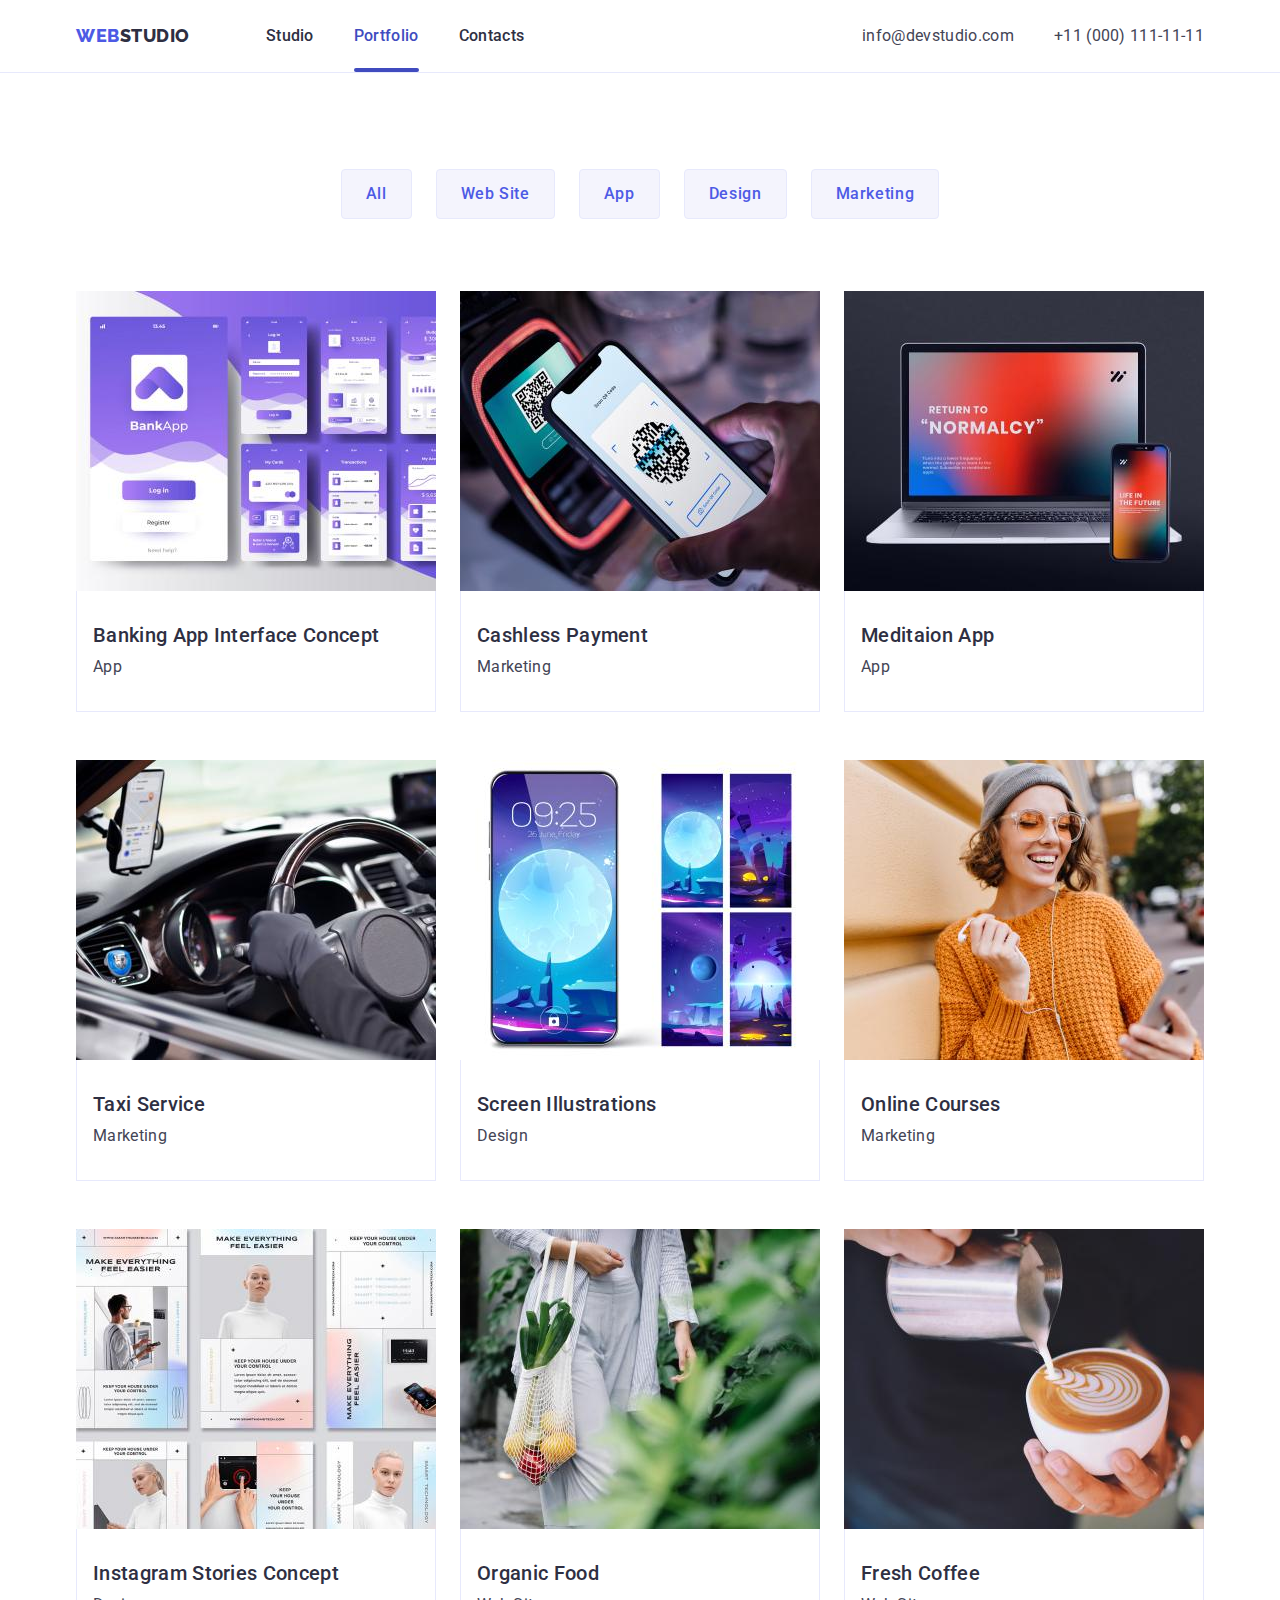
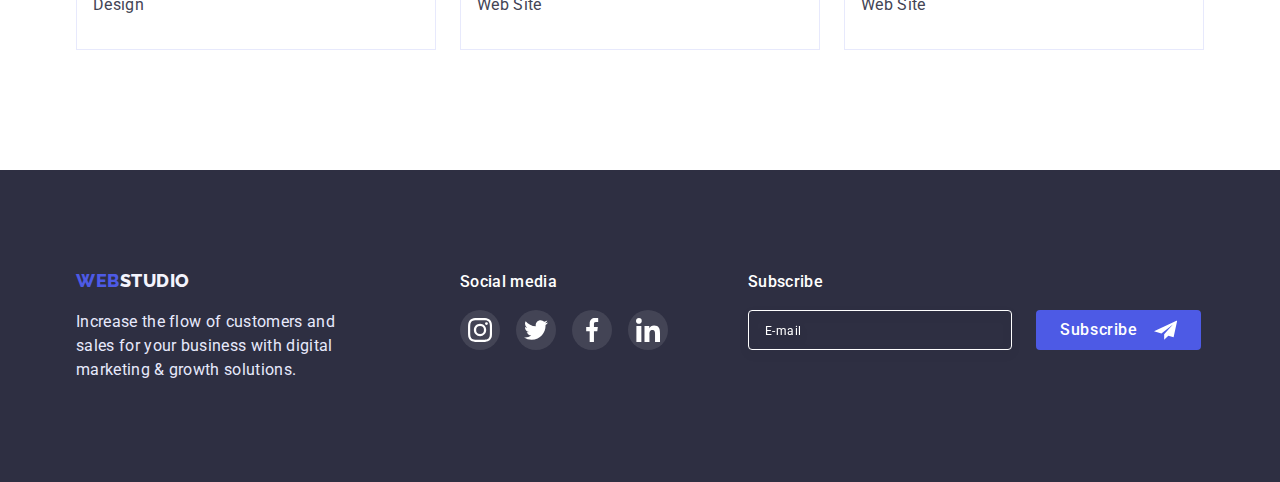
==== portfolio.html @ 4efa2132 "Initial commit" ====
<!DOCTYPE html>
<html lang="en">
  <head>
    <meta charset="UTF-8" />
    <meta http-equiv="X-UA-Compatible" content="IE=edge" />
    <meta name="viewport" content="width=device-width, initial-scale=1.0" />
    <title>goit-markup-hw-02</title>
    <!-- Fonts -->
    <link
      rel="stylesheet"
      href="https://cdnjs.cloudflare.com/ajax/libs/modern-normalize/1.1.0/modern-normalize.min.css"
    />
    <link rel="preconnect" href="https://fonts.googleapis.com" />
    <link rel="preconnect" href="https://fonts.gstatic.com" crossorigin />
    <link
      href="https://fonts.googleapis.com/css2?family=Raleway:wght@800&family=Roboto:wght@400;500;700;900&display=swap"
      rel="stylesheet"
    />
    <!-- Styles -->
    <link rel="stylesheet" href="./css/styles.css" />
  </head>
  <body>
    <header>
      <div class="conteiner">
        <div class="header-conteiner">
          <nav class="header-nav">
            <a class="logo" href="./index.html"
              ><span class="span-web">Web</span>Studio</a
            >
            <ul class="header-ul">
              <li><a class="header-link" href="./index.html">Studio</a></li>
              <li>
                <a class="header-link current active" href="./portfolio.html"
                  >Portfolio</a
                >
              </li>
              <li><a class="header-link" href="">Contacts</a></li>
            </ul>
          </nav>
          <address>
            <ul class="header-ul">
              <li>
                <a class="mail" href="mailto:info@devstudio.com"
                  >info@devstudio.com</a
                >
              </li>
              <li>
                <a class="tel" href="tel:+110001111111">+11 (000) 111-11-11</a>
              </li>
            </ul>
          </address>
        </div>
      </div>
    </header>
    <main>
      <!-- Portfolio -->

      <h1 hidden>Portfolio</h1>

      <!-- Filters -->

      <section class="portfolio-section">
        <div class="conteiner">
          <ul class="menu-button">
            <li class="button-li">
              <button class="portfolio-button" type="button">All</button>
            </li>
            <li class="button-li">
              <button class="portfolio-button" type="button">Web Site</button>
            </li>
            <li class="button-li">
              <button class="portfolio-button" type="button">App</button>
            </li>
            <li class="button-li">
              <button class="portfolio-button" type="button">Design</button>
            </li>
            <li class="button-li">
              <button class="portfolio-button" type="button">Marketing</button>
            </li>
          </ul>

          <ul class="menu-content">
            <li class="menu-item">
              <a class="menu-link" href="">
                <div class="menu-wrapper">
                  <img
                    src="./images/banking.jpg"
                    alt="Banking App Interface Concept"
                    width="360"
                    height="300"
                  />
                  <div class="menu-slide">
                    <p>
                      14 Stylish and User-Friendly App Design Concepts · Task
                      Manager App · Calorie Tracker App · Exotic Fruit Ecommerce
                      App · Cloud Storage App
                    </p>
                  </div>
                </div>

                <div class="menu-list">
                  <h3 class="title-h3">Banking App Interface Concept</h3>
                  <p class="title-text">App</p>
                </div>
              </a>
            </li>
            <li class="menu-item">
              <a class="menu-link" href="">
                <div class="menu-wrapper">
                  <img
                    src="./images/payment.jpg"
                    alt="Cashless Payment"
                    width="360"
                    height="300"
                  />
                  <div class="menu-slide">
                    <p>
                      14 Stylish and User-Friendly App Design Concepts · Task
                      Manager App · Calorie Tracker App · Exotic Fruit Ecommerce
                      App · Cloud Storage App
                    </p>
                  </div>
                </div>
                <div class="menu-list">
                  <h3 class="title-h3">Cashless Payment</h3>
                  <p class="title-text">Marketing</p>
                </div>
              </a>
            </li>
            <li class="menu-item">
              <a class="menu-link" href="">
                <div class="menu-wrapper">
                  <img
                    src="./images/meditationapp.jpg"
                    alt="Meditation App"
                    width="360"
                    height="300"
                  />
                  <div class="menu-slide">
                    <p>
                      14 Stylish and User-Friendly App Design Concepts · Task
                      Manager App · Calorie Tracker App · Exotic Fruit Ecommerce
                      App · Cloud Storage App
                    </p>
                  </div>
                </div>
                <div class="menu-list">
                  <h3 class="title-h3">Meditaion App</h3>
                  <p class="title-text">App</p>
                </div>
              </a>
            </li>
            <li class="menu-item">
              <a class="menu-link" href="">
                <div class="menu-wrapper">
                  <img
                    src="./images/taxiservise.jpg"
                    alt="Taxi Service"
                    width="360"
                    height="300"
                  />
                  <div class="menu-slide">
                    <p>
                      14 Stylish and User-Friendly App Design Concepts · Task
                      Manager App · Calorie Tracker App · Exotic Fruit Ecommerce
                      App · Cloud Storage App
                    </p>
                  </div>
                </div>
                <div class="menu-list">
                  <h3 class="title-h3">Taxi Service</h3>
                  <p class="title-text">Marketing</p>
                </div>
              </a>
            </li>
            <li class="menu-item">
              <a class="menu-link" href="">
                <div class="menu-wrapper">
                  <img
                    src="./images/screenillustrations.jpg"
                    alt="Screen Illustrations"
                    width="360"
                    height="300"
                  />
                  <div class="menu-slide">
                    <p>
                      14 Stylish and User-Friendly App Design Concepts · Task
                      Manager App · Calorie Tracker App · Exotic Fruit Ecommerce
                      App · Cloud Storage App
                    </p>
                  </div>
                </div>
                <div class="menu-list">
                  <h3 class="title-h3">Screen Illustrations</h3>
                  <p class="title-text">Design</p>
                </div>
              </a>
            </li>
            <li class="menu-item">
              <a class="menu-link" href="">
                <div class="menu-wrapper">
                  <img
                    src="./images/onlinecourses.jpg"
                    alt="Online Courses"
                    width="360"
                    height="300"
                  />
                  <div class="menu-slide">
                    <p>
                      14 Stylish and User-Friendly App Design Concepts · Task
                      Manager App · Calorie Tracker App · Exotic Fruit Ecommerce
                      App · Cloud Storage App
                    </p>
                  </div>
                </div>
                <div class="menu-list">
                  <h3 class="title-h3">Online Courses</h3>
                  <p class="title-text">Marketing</p>
                </div>
              </a>
            </li>
            <li class="menu-item">
              <a class="menu-link" href="">
                <div class="menu-wrapper">
                  <img
                    src="./images/instagram.jpg"
                    alt="Instagram Stories Concept"
                    width="360"
                    height="300"
                  />
                  <div class="menu-slide">
                    <p>
                      14 Stylish and User-Friendly App Design Concepts · Task
                      Manager App · Calorie Tracker App · Exotic Fruit Ecommerce
                      App · Cloud Storage App
                    </p>
                  </div>
                </div>
                <div class="menu-list">
                  <h3 class="title-h3">Instagram Stories Concept</h3>
                  <p class="title-text">Design</p>
                </div>
              </a>
            </li>
            <li class="menu-item">
              <a class="menu-link" href="">
                <div class="menu-wrapper">
                  <img
                    src="./images/organicfood.jpg"
                    alt="Organic Food"
                    width="360"
                    height="300"
                  />
                  <div class="menu-slide">
                    <p>
                      14 Stylish and User-Friendly App Design Concepts · Task
                      Manager App · Calorie Tracker App · Exotic Fruit Ecommerce
                      App · Cloud Storage App
                    </p>
                  </div>
                </div>
                <div class="menu-list">
                  <h3 class="title-h3">Organic Food</h3>
                  <p class="title-text">Web Site</p>
                </div>
              </a>
            </li>
            <li class="menu-item">
              <a class="menu-link" href="">
                <div class="menu-wrapper">
                  <img
                    src="./images/coffee.jpg"
                    alt="Fresh Coffee"
                    width="360"
                    height="300"
                  />
                  <div class="menu-slide">
                    <p>
                      14 Stylish and User-Friendly App Design Concepts · Task
                      Manager App · Calorie Tracker App · Exotic Fruit Ecommerce
                      App · Cloud Storage App
                    </p>
                  </div>
                </div>
                <div class="menu-list">
                  <h3 class="title-h3">Fresh Coffee</h3>
                  <p class="title-text">Web Site</p>
                </div>
              </a>
            </li>
          </ul>
        </div>
      </section>
    </main>

    <!-- Footer -->

    <footer>
      <div class="conteiner box-footer">
        <div>
          <a class="footer-logo" href="./index.html"
            ><span class="span-web">Web</span>Studio</a
          >
          <p class="footer-p">
            Increase the flow of customers and sales for your business with
            digital marketing & growth solutions.
          </p>
        </div>
        <div class="footer-social">
          <h3 class="title-h3 foot">Social media</h3>
          <ul class="footer-list">
            <li class="footer-item">
              <a class="footer-link" href="">
                <svg class="footer-icon" width="24" height="24">
                  <use href="./images/icons.svg#icon-instagram"></use>
                </svg>
              </a>
            </li>
            <li class="footer-item">
              <a class="footer-link" href="">
                <svg class="footer-icon" width="24" height="24">
                  <use href="./images/icons.svg#icon-twitter"></use>
                </svg>
              </a>
            </li>
            <li class="footer-item">
              <a class="footer-link" href="">
                <svg class="footer-icon" width="24" height="24">
                  <use href="./images/icons.svg#icon-facebook"></use>
                </svg>
              </a>
            </li>
            <li class="footer-item">
              <a class="footer-link" href="">
                <svg class="footer-icon" width="24" height="24">
                  <use href="./images/icons.svg#icon-linkedin"></use>
                </svg>
              </a>
            </li>
          </ul>
        </div>
        <div class="subscribe-conteiner">
          <h3 class="title-h3 foot">Subscribe</h3>
          <form class="subscribe-form" name="subscribe-form">
            <label class="label-form">
              <input
                class="input-footer"
                type="email"
                name="email-footer"
                placeholder="E-mail"
              />
            </label>
            <button class="btn-footer" type="submit">
              Subscribe
              <svg class="footer-icon" width="24" height="24">
                <use href="./images/icons.svg#icon-telegram"></use>
              </svg>
            </button>
          </form>
        </div>
      </div>
    </footer>
  </body>
</html>
---- css/styles.css ----
:root {
  --color-brand: #2e2f42;
  --color-prymary: #434455;
  --color-secondary: #ffffff;
  --color-iris: #4d5ae5;
  --color-ocean: #404bbf;
  --color-light: #f4f4fd;
  --color-accent: #e7e9fc;
  --color-gray: #8e8f99;
  --color-bgrsvg: #ffffff1a;
  --color-green: #31d0aa;
  --color-model: #fcfcfc;
}

body {
  color: var(--color-prymary);
  font-family: 'Roboto', sans-serif;
  font-size: 16px;
  line-height: 1.5;
  letter-spacing: 0.02em;
}
h1,
h2,
h3,
h4,
h5,
h6,
p {
  margin-top: 0;
  margin-bottom: 0;
}
ul {
  margin-top: 0;
  margin-bottom: 0;
  padding-left: 0;
}
button {
  cursor: pointer;
}
img {
  display: block;
  max-width: 100%;
  height: auto;
}

/* Header */

.conteiner {
  width: 100%;
  max-width: 1158px;
  margin: 0 auto;
  padding: 0 15px;
}

header {
  background-color: var(--color-secondary);
  border-bottom: 1px solid var(--color-accent);
  max-width: 1440px;
  margin-left: auto;
  margin-right: auto;
}
.header-conteiner {
  display: flex;
  align-items: center;
}
.header-nav {
  display: flex;
  align-items: center;
  flex-grow: 1;
  gap: 76px;
}

.header-ul {
  display: flex;
  gap: 40px;
}
ul {
  list-style-type: none;
}
img {
  display: block;
}

.logo {
  color: var(--color-brand);
  font-family: 'Raleway', sans-serif;
  font-weight: 800;
  font-size: 18px;
  line-height: 1.33;
  text-decoration: none;
  text-transform: uppercase;
  letter-spacing: 0.03em;
}
.span-web {
  color: var(--color-iris);
}

.header-link {
  display: block;
  color: var(--color-brand);
  font-weight: 500;
  font-size: 16px;
  line-height: 1.5;
  letter-spacing: 0.02em;
  text-decoration: none;
  position: relative;
  padding: 24px 0;
  transition-property: color;
  transition-duration: 250ms;
  transition-timing-function: cubic-bezier(0.4, 0, 0.2, 1);
}
.header-link.current::after {
  content: '';
  width: 100%;
  height: 4px;
  background-color: currentColor;
  border-radius: 2px;
  position: absolute;
  left: 0;
  bottom: 0;
}
.active {
  color: var(--color-ocean);
}

.header-link:hover,
.header-link:focus,
.header-link:after {
  color: var(--color-ocean);
}
/* Address */
.mail,
.tel {
  color: var(--color-prymary);
  font-style: normal;
  text-decoration: none;
  letter-spacing: 0.02em;
  transition-property: color;
  transition-duration: 250ms;
  transition-timing-function: cubic-bezier(0.4, 0, 0.2, 1);
}
.mail:hover,
.mail:focus {
  color: var(--color-ocean);
}

/* Hero */

.hero-section {
  background-color: var(--color-brand);
  background-image: linear-gradient(
      rgba(46, 47, 66, 0.7),
      rgba(46, 47, 66, 0.7)
    ),
    url(../images/hero-image.jpg);
  background-repeat: no-repeat;
  background-size: cover;
  text-align: center;
  max-width: 1440px;
  padding-top: 188px;
  padding-bottom: 188px;
  margin-left: auto;
  margin-right: auto;
}

.hero-title {
  color: var(--color-secondary);
  font-size: 56px;
  line-height: 1.07;
  margin: 0 auto 48px;
}
.button-hero {
  font-family: 'Roboto', sans-serif;
  color: var(--color-secondary);
  background-color: var(--color-iris);
  font-weight: 500;
  font-size: 16px;
  line-height: 1.5;
  border: none;
  border-radius: 4px;
  box-shadow: 0px 4px 4px rgba(0, 0, 0, 0.15);
  letter-spacing: 0.04em;
  padding: 16px 32px;
  margin-left: auto;
  margin-right: auto;
  transition-property: background-color;
  transition-duration: 250ms;
  transition-timing-function: cubic-bezier(0.4, 0, 0.2, 1);
}
.button-hero:hover,
.button-hero:focus {
  background-color: var(--color-ocean);
}
/* features */

.icon-features {
  background-color: var(--color-light);
  display: flex;
  justify-content: center;
  align-items: center;
  width: 264px;
  height: 112px;
  border-radius: 4px;
  margin-bottom: 8px;
}

.list-about-us {
  display: flex;
  gap: 24px;
}
.feature-li {
  flex-basis: calc((100% - 3 * 24px) / 4);
}
.title-text {
  margin-top: 8px;
  color: var(--color-prymary);
}
/* What are we doing */
.work-li {
  flex-basis: calc((100% - 2 * 24px) / 3);
  border: 1px solid var(--color-accent);
}

.section,
.our-team {
  padding: 120px 0;
}

.title-h3 {
  color: var(--color-brand);
  font-weight: 500;
  font-size: 20px;
  line-height: 1.2;
}
/* Title-h2 */
.title-h2 {
  color: var(--color-brand);
  font-size: 36px;
  line-height: 1.11;
  text-align: center;
  text-transform: capitalize;
  margin-bottom: 72px;
}
.works {
  padding-top: 0;
}

/* Our Team */
.our-team {
  background-color: var(--color-light);
}
.background-our-team {
  background-color: var(--color-secondary);
  flex-basis: calc((100% - 3 * 24px) / 4);
  box-shadow: 0px 1px 6px rgba(46, 47, 66, 0.08),
    0px 1px 1px rgba(46, 47, 66, 0.16), 0px 2px 1px rgba(46, 47, 66, 0.08);
  border-radius: 0px 0px 4px 4px;
}
.team {
  padding: 32px 0;
  text-align: center;
}
/* Icons */

.socials-list {
  display: flex;
  gap: 24px;
  justify-content: center;
  align-items: center;
  padding-top: 8px;
}

.socials-item {
  width: 40px;
  height: 40px;
}
.socials-link {
  background-color: var(--color-iris);
  display: flex;
  justify-content: center;
  align-items: center;
  width: 100%;
  height: 100%;
  border-radius: 50%;
  transition-property: background-color;
  transition-duration: 250ms;
  transition-timing-function: cubic-bezier(0.4, 0, 0.2, 1);
}
.socials-link:hover,
.socials-link:focus {
  background-color: var(--color-ocean);
}
.socials-icon {
  fill: var(--color-light);
}

/* Customers */

.section-customers {
  padding: 130px 0 120px;
}
.customers-list {
  display: flex;
  gap: 24px;
}

.customers-link {
  width: 168px;
  height: 88px;
  display: flex;
  justify-content: center;
  align-items: center;
  border: 1px solid var(--color-gray);
  border-radius: 4px;
  fill: var(--color-gray);
  transition-property: fill, outline-color, border-color;
  transition-duration: 250ms;
  transition-timing-function: cubic-bezier(0.4, 0, 0.2, 1);
}
.customers-link:hover,
.customers-link:focus .customers-icon {
  border-color: var(--color-ocean);
  fill: var(--color-ocean);
}

/* Footer */
footer {
  background-color: var(--color-brand);
  padding-top: 100px;
  padding-bottom: 100px;
}
.footer-logo {
  color: var(--color-light);
  font-family: 'Raleway', sans-serif;
  font-weight: 800;
  font-size: 18px;
  line-height: 1.17;
  text-decoration: none;
  text-transform: uppercase;
  letter-spacing: 0.03em;
}
.footer-p {
  color: var(--color-accent);
  max-width: 264px;
  margin-top: 16px;
}
/* Social icon footer */

.box-footer {
  display: flex;
  align-items: baseline;
}

.footer-social {
  margin-left: 120px;
}

.foot {
  color: var(--color-secondary);
  font-size: 16px;
  line-height: 1.5;
}
.footer-list {
  display: flex;
  justify-content: center;
  align-items: center;
  gap: 16px;
  margin-top: 16px;
}
.footer-item {
  width: 40px;
  height: 40px;
}
.footer-link {
  background-color: var(--color-bgrsvg);
  display: flex;
  justify-content: center;
  align-items: center;
  width: 100%;
  height: 100%;
  border-radius: 50%;
  transition-property: background-color;
  transition-duration: 250ms;
  transition-timing-function: cubic-bezier(0.4, 0, 0.2, 1);
}
.footer-link:hover,
.footer-link:focus {
  background-color: var(--color-green);
}
.footer-icon {
  fill: var(--color-secondary);
}

/* Subscribe */

.subscribe-conteiner {
  margin-left: 80px;
}
.subscribe-form {
  display: flex;
  margin-top: 16px;
}

.label-form {
  margin-right: 24px;
}
.input-footer {
  color: var(--color-secondary);
  width: 264px;
  height: 40px;
  padding: 8px;
  padding-left: 16px;
  border: 1px solid var(--color-secondary);
  filter: drop-shadow(0px 4px 4px rgba(0, 0, 0, 0.15));
  border-radius: 4px;
  outline: none;
  background-color: transparent;
  transition-property: border;
  transition-duration: 250ms;
  transition-timing-function: cubic-bezier(0.4, 0, 0.2, 1);
}
.input-footer:focus {
  border-color: var(--color-iris);
}
.input-footer::placeholder {
  color: var(--color-secondary);
  font-weight: 400;
  font-size: 12px;
  line-height: 2;
  letter-spacing: 0.04em;
}
.btn-footer {
  font-family: 'Roboto', sans-serif;
  display: flex;
  align-items: center;
  padding: 8px 24px;
  gap: 16px;
  width: 165px;
  height: 40px;
  font-weight: 500;
  font-size: 16px;
  line-height: 1.5;
  letter-spacing: 0.04em;
  color: var(--color-secondary);
  background-color: var(--color-iris);
  border-radius: 4px;
  border: none;
}

/* Modal */

.backdrop {
  position: fixed;
  display: flex;
  justify-content: center;
  align-items: center;
  top: 0;
  left: 0;
  width: 100%;
  height: 100%;
  background-color: rgba(46, 47, 66, 0.4);
  padding: 20px 0;
  transition: opacity 500ms, visibility 500ms;
  transition-timing-function: cubic-bezier(0.4, 0, 0.2, 1);
}
.backdrop.is-hidden {
  opacity: 0;
  visibility: hidden;
  pointer-events: none;
}

.model {
  position: relative;
  overflow: auto;
  width: 100%;
  height: 100%;
  max-width: 408px;
  max-height: 584px;
  background: var(--color-model);
  box-shadow: 0px 1px 1px rgba(0, 0, 0, 0.14), 0px 1px 3px rgba(0, 0, 0, 0.12),
    0px 2px 1px rgba(0, 0, 0, 0.2);
  border-radius: 4px;
  transition: transform 500ms;
  padding: 72px 24px 24px;
}
.backdrop.is-hidden .model {
  transform: scale(0);
}

.model-close {
  display: flex;
  justify-content: center;
  align-items: center;
  position: absolute;
  width: 24px;
  height: 24px;
  top: 24px;
  right: 24px;
  border-radius: 50%;
  background: var(--color-accent);
  border: 1px solid rgba(0, 0, 0, 0.1);
  transition-property: fill, background-color;
  transition-duration: 250ms;
  transition-timing-function: cubic-bezier(0.4, 0, 0.2, 1);
}
.model-close:hover {
  fill: var(--color-secondary);
  background-color: var(--color-ocean);
}


.model-title {
  color: var(--color-brand);
  font-weight: 500;
  font-size: 16px;
  line-height: 1.5;
  text-align: center;
  margin-bottom: 16px;
}

.label-model {
  display: block;
  color: var(--color-gray);
  font-weight: 400;
  font-size: 12px;
  line-height: 1.2;
  letter-spacing: 0.01em;
}
.lb-n {
  letter-spacing: 0.04em;
}
.input-model {
  width: 100%;
  height: 40px;
  padding: 11px 11px 11px 38px;
  border: 1px solid rgba(33, 33, 33, 0.2);
  border-radius: 4px;
  outline: none;
  transition-property: border;
  transition-duration: 250ms;
  transition-timing-function: cubic-bezier(0.4, 0, 0.2, 1);
}
.input-model:focus {
  border-color: var(--color-iris);
}
.person-wrapper {
  position: relative;
  margin-top: 4px;
  margin-bottom: 8px;
}
.person-icon {
  position: absolute;
  top: 11px;
  left: 16px;
  transition-property: fill;
  transition-duration: 250ms;
  transition-timing-function: cubic-bezier(0.4, 0, 0.2, 1);
}
.input-model:focus + .person-icon {
  fill: var(--color-iris);
}
.phone-wrapper {
  position: relative;
  margin-top: 4px;
  margin-bottom: 8px;
}
.phone-icon {
  position: absolute;
  top: 8px;
  left: 16px;
  transition-property: fill;
  transition-duration: 250ms;
  transition-timing-function: cubic-bezier(0.4, 0, 0.2, 1);
}
.input-model:focus + .phone-icon {
  fill: var(--color-iris);
}
.email-wrapper {
  position: relative;
  margin-top: 4px;
  margin-bottom: 8px;
}
.email-icon {
  position: absolute;
  top: 8px;
  left: 16px;
  transition-property: fill;
  transition-duration: 250ms;
  transition-timing-function: cubic-bezier(0.4, 0, 0.2, 1);
}
.input-model:focus + .email-icon {
  fill: var(--color-iris);
}

.area {
  height: 120px;
  resize: none;
  padding: 8px 8px 8px 16px;
  margin-top: 4px;
}
.area::placeholder {
  font-weight: 400;
  font-size: 12px;
  line-height: 1.2;
  letter-spacing: 0.01em;
  opacity: 0.4;
}
.form-checkbox {
  display: flex;
  align-items: center;
  margin-top: 8px;
}
.checkbox-label {
  display: flex;
  color: var(--color-gray);
  font-weight: 400;
  font-size: 12px;
  line-height: 1.2;
  letter-spacing: 0.04em;
  display: flex;
  align-items: center;
  cursor: pointer;
}
.checkbox-icon {
  display: inline-block;
  width: 16px;
  height: 16px;
  border: 1px solid var(--color-brand);
  border-radius: 2px;
  margin-right: 8px;
  transition-property: background-color, background-image;
  transition-duration: 250ms;
  transition-timing-function: cubic-bezier(0.4, 0, 0.2, 1);
}

.checkbox-input {
  appearance: none;
}

.checkbox-input:checked + .checkbox-icon {
  background-image: url(../images/vector.svg);
  background-size: 10px 8px;
  background-color: var(--color-iris);
  background-position: center;
  background-repeat: no-repeat;
  border: none;
}
.privacy-policy {
  color: var(--color-iris);
}
.btn-box {
  display: flex;
  justify-content: center;
  margin-bottom: 0;
  margin-top: 24px;
}
.button-model {
  color: var(--color-secondary);
  background: var(--color-iris);
  box-shadow: 0px 4px 4px rgba(0, 0, 0, 0.15);
  border-radius: 4px;
  width: 169px;
  font-weight: 500;
  font-size: 16px;
  line-height: 1.5;
  letter-spacing: 0.04em;
  margin-bottom: 0;
  padding: 16px 32px;
  border: none;
}

/* Portfolio */

/* Filters */

.portfolio-section {
  padding-top: 96px;
  padding-bottom: 120px;
}

.menu-button {
  display: flex;
  justify-content: center;
  gap: 24px;
  margin-bottom: 72px;
}

.portfolio-button {
  font-family: 'Roboto', sans-serif;
  color: var(--color-iris);
  background-color: var(--color-light);
  font-weight: 500;
  font-size: 16px;
  line-height: 1.5;
  border: 1px solid var(--color-accent);
  border-radius: 4px;
  cursor: pointer;
  letter-spacing: 0.04em;
  padding: 12px 24px;
  transition-property: color, background-color, box-shadow;
  transition-duration: 250ms;
  transition-timing-function: cubic-bezier(0.4, 0, 0.2, 1);
}
.portfolio-button:hover,
.portfolio-button:focus {
  color: var(--color-secondary);
  background-color: var(--color-ocean);
  box-shadow: 0px 3px 1px rgba(0, 0, 0, 0.1), 0px 2px 1px rgba(0, 0, 0, 0.08),
    0px 2px 2px rgba(0, 0, 0, 0.12);
}

/* Cards Menu */

.menu-content {
  display: flex;
  justify-content: center;
  gap: 48px 24px;
  flex-wrap: wrap;
}
.menu-item {
  flex-basis: calc((100% - 2 * 24px) / 3);
  text-decoration: none;
  transition-property: box-shadow;
  transition-duration: 250ms;
  transition-timing-function: cubic-bezier(0.4, 0, 0.2, 1);
}
.menu-item:hover {
  box-shadow: 0px 1px 6px rgba(46, 47, 66, 0.08),
    0px 1px 1px rgba(46, 47, 66, 0.16), 0px 2px 1px rgba(46, 47, 66, 0.08);
}

.menu-item:hover .menu-slide {
  transform: translateY(0);
}
.menu-link {
  text-decoration: none;
}

.menu-wrapper {
  position: relative;
  overflow: hidden;
}

.menu-slide {
  position: absolute;
  color: var(--color-light);
  background-color: var(--color-iris);
  top: 0;
  left: 0;
  width: 100%;
  height: 100%;
  padding: 40px 32px 164px;
  transform: translateY(100%);
  transition-property: transform;
  transition-duration: 250ms;
  transition-timing-function: cubic-bezier(0.4, 0, 0.2, 1);
}

.menu-list {
  padding-top: 32px;
  padding-bottom: 32px;
  padding-left: 16px;
  border-right: 1px solid var(--color-accent);
  border-left: 1px solid var(--color-accent);
  border-bottom: 1px solid var(--color-accent);
}
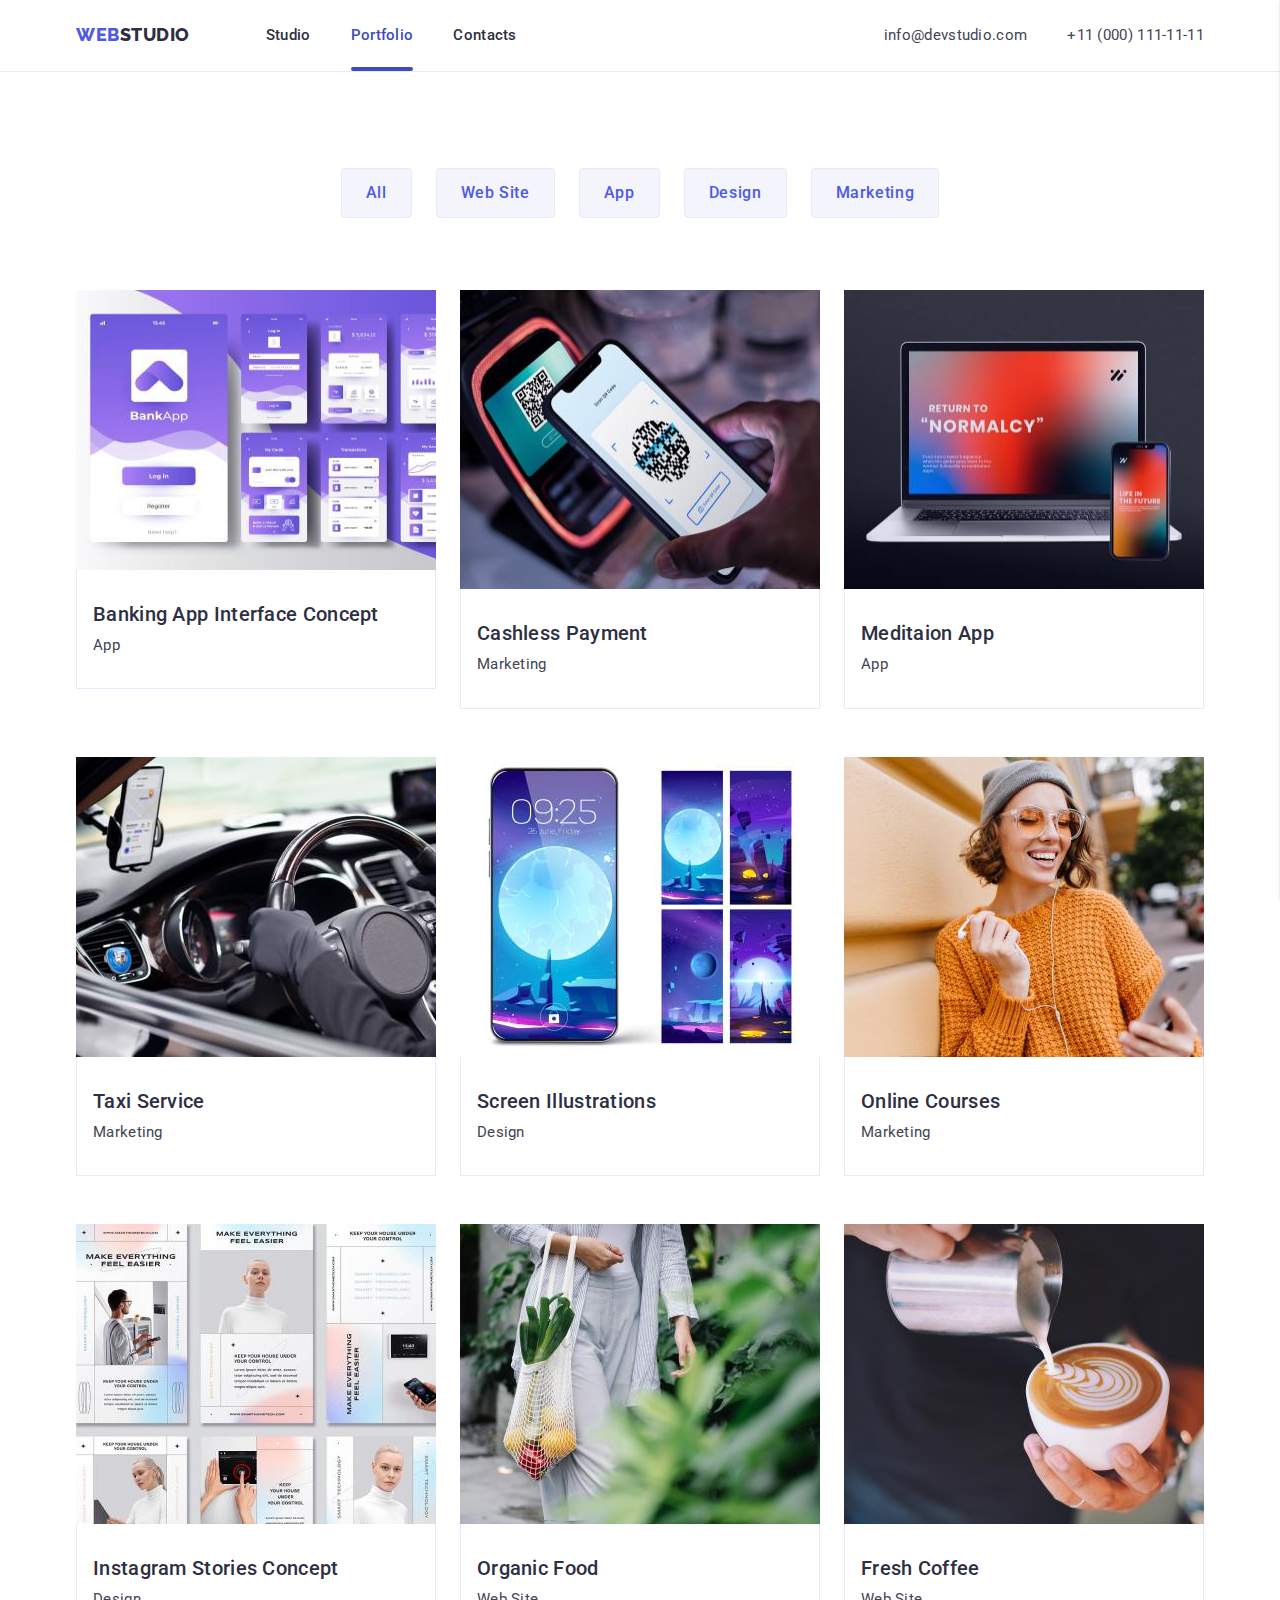
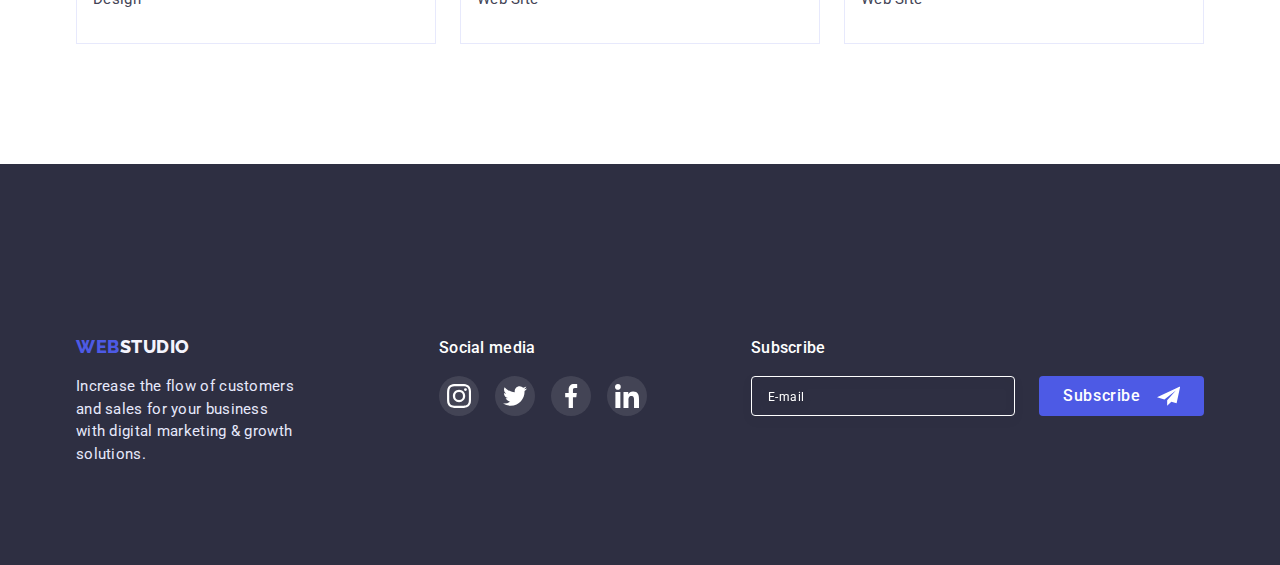
==== commit be3e79ff: "up" ====
--- a/portfolio.html
+++ b/portfolio.html
@@ -4,7 +4,7 @@
     <meta charset="UTF-8" />
     <meta http-equiv="X-UA-Compatible" content="IE=edge" />
     <meta name="viewport" content="width=device-width, initial-scale=1.0" />
-    <title>goit-markup-hw-02</title>
+    <title>goit-markup-hw-07</title>
     <!-- Fonts -->
     <link
       rel="stylesheet"
@@ -27,18 +27,21 @@
             <a class="logo" href="./index.html"
               ><span class="span-web">Web</span>Studio</a
             >
-            <ul class="header-ul">
-              <li><a class="header-link" href="./index.html">Studio</a></li>
-              <li>
-                <a class="header-link current active" href="./portfolio.html"
-                  >Portfolio</a
-                >
-              </li>
-              <li><a class="header-link" href="">Contacts</a></li>
+
+            <ul class="header-link-ul">
+              <li>
+                <a class="header-link" href="./index.html">Studio</a>
+              </li>
+              <li>
+                <a class="header-link current active" href="./portfolio.html">Portfolio</a>
+              </li>
+              <li>
+                <a class="header-link" href="">Contacts</a>
+              </li>
             </ul>
           </nav>
           <address>
-            <ul class="header-ul">
+            <ul class="header-contacts">
               <li>
                 <a class="mail" href="mailto:info@devstudio.com"
                   >info@devstudio.com</a
@@ -49,6 +52,83 @@
               </li>
             </ul>
           </address>
+        </div>
+        <div class="menu-burger-conteiner">
+          <a class="logo" href="./portfolio.html"
+            ><span class="span-web">Web</span>Studio</a
+          >
+          <button class="js-open-menu" type="button">
+            <svg class="menu-burger-icon" width="32" height="22">
+              <use href="./images/icons.svg#icon-menu-burger"></use>
+            </svg>
+          </button>
+        </div>
+
+        <!-- Mobile Menu -->
+
+        <div class="js-menu-container">
+          <button class="js-close-menu" type="button">
+            <svg class="close-icon" width="8" height="8">
+              <use href="./images/icons.svg#icon-close"></use>
+            </svg>
+          </button>
+          <div class="menu-mobile-conteiner">
+          <nav class="menu-mobile-nav">
+           <ul class="mobile-link-ul">
+              <li>
+                <a class="mobile-link" href="./index.html">Studio</a>
+              </li>
+              <li>
+                <a class="mobile-link porfolio" href="./portfolio.html">Portfolio</a>
+              </li>
+              <li>
+                <a class="mobile-link active" href="">Contacts</a>
+              </li>
+            </ul>
+          </nav>
+          
+          <address>
+            
+            <ul class="mobile-contacts">
+              <li>
+                <a class="mobile-tel" href="tel:+110001111111">+11 (000) 111-11-11</a>
+              </li>
+              <li>
+                <a class="mobile-mail" href="mailto:info@devstudio.com"
+                  >info@devstudio.com</a>
+              </li>
+            </ul>
+          </address>
+          <ul class="mobile-socials">
+                  <li class="socials-item">
+                    <a class="socials-link" href="">
+                      <svg class="socials-icon" width="24" height="24">
+                        <use href="./images/icons.svg#icon-instagram"></use>
+                      </svg>
+                    </a>
+                  </li>
+                  <li class="socials-item">
+                    <a class="socials-link" href="">
+                      <svg class="socials-icon" width="24" height="24">
+                        <use href="./images/icons.svg#icon-twitter"></use>
+                      </svg>
+                    </a>
+                  </li>
+                  <li class="socials-item">
+                    <a class="socials-link" href="">
+                      <svg class="socials-icon" width="24" height="24">
+                        <use href="./images/icons.svg#icon-facebook"></use>
+                      </svg>
+                    </a>
+                  </li>
+                  <li class="socials-item">
+                    <a class="socials-link" href="">
+                      <svg class="socials-icon" width="24" height="24">
+                        <use href="./images/icons.svg#icon-linkedin"></use>
+                      </svg>
+                    </a>
+                  </li>
+                </ul>
         </div>
       </div>
     </header>
@@ -78,12 +158,12 @@
               <button class="portfolio-button" type="button">Marketing</button>
             </li>
           </ul>
-
+<!-- Cards Menu -->
           <ul class="menu-content">
             <li class="menu-item">
               <a class="menu-link" href="">
                 <div class="menu-wrapper">
-                  <img
+                  <img class="img-portfolio"
                     src="./images/banking.jpg"
                     alt="Banking App Interface Concept"
                     width="360"
@@ -99,8 +179,8 @@
                 </div>
 
                 <div class="menu-list">
-                  <h3 class="title-h3">Banking App Interface Concept</h3>
-                  <p class="title-text">App</p>
+                  <h3 class="title-cards-menu">Banking App Interface Concept</h3>
+                  <p class="text-cards-menu">App</p>
                 </div>
               </a>
             </li>
@@ -122,8 +202,8 @@
                   </div>
                 </div>
                 <div class="menu-list">
-                  <h3 class="title-h3">Cashless Payment</h3>
-                  <p class="title-text">Marketing</p>
+                  <h3 class="title-cards-menu">Cashless Payment</h3>
+                  <p class="text-cards-menu">Marketing</p>
                 </div>
               </a>
             </li>
@@ -145,8 +225,8 @@
                   </div>
                 </div>
                 <div class="menu-list">
-                  <h3 class="title-h3">Meditaion App</h3>
-                  <p class="title-text">App</p>
+                  <h3 class="title-cards-menu">Meditaion App</h3>
+                  <p class="text-cards-menu">App</p>
                 </div>
               </a>
             </li>
@@ -168,8 +248,8 @@
                   </div>
                 </div>
                 <div class="menu-list">
-                  <h3 class="title-h3">Taxi Service</h3>
-                  <p class="title-text">Marketing</p>
+                  <h3 class="title-cards-menu">Taxi Service</h3>
+                  <p class="text-cards-menu">Marketing</p>
                 </div>
               </a>
             </li>
@@ -191,8 +271,8 @@
                   </div>
                 </div>
                 <div class="menu-list">
-                  <h3 class="title-h3">Screen Illustrations</h3>
-                  <p class="title-text">Design</p>
+                  <h3 class="title-cards-menu">Screen Illustrations</h3>
+                  <p class="text-cards-menu">Design</p>
                 </div>
               </a>
             </li>
@@ -214,8 +294,8 @@
                   </div>
                 </div>
                 <div class="menu-list">
-                  <h3 class="title-h3">Online Courses</h3>
-                  <p class="title-text">Marketing</p>
+                  <h3 class="title-cards-menu">Online Courses</h3>
+                  <p class="text-cards-menu">Marketing</p>
                 </div>
               </a>
             </li>
@@ -237,8 +317,8 @@
                   </div>
                 </div>
                 <div class="menu-list">
-                  <h3 class="title-h3">Instagram Stories Concept</h3>
-                  <p class="title-text">Design</p>
+                  <h3 class="title-cards-menu">Instagram Stories Concept</h3>
+                  <p class="text-cards-menu">Design</p>
                 </div>
               </a>
             </li>
@@ -260,8 +340,8 @@
                   </div>
                 </div>
                 <div class="menu-list">
-                  <h3 class="title-h3">Organic Food</h3>
-                  <p class="title-text">Web Site</p>
+                  <h3 class="title-cards-menu">Organic Food</h3>
+                  <p class="text-cards-menu">Web Site</p>
                 </div>
               </a>
             </li>
@@ -283,8 +363,8 @@
                   </div>
                 </div>
                 <div class="menu-list">
-                  <h3 class="title-h3">Fresh Coffee</h3>
-                  <p class="title-text">Web Site</p>
+                  <h3 class="title-cards-menu">Fresh Coffee</h3>
+                  <p class="text-cards-menu">Web Site</p>
                 </div>
               </a>
             </li>
@@ -297,7 +377,7 @@
 
     <footer>
       <div class="conteiner box-footer">
-        <div>
+        <div class="footer-web">
           <a class="footer-logo" href="./index.html"
             ><span class="span-web">Web</span>Studio</a
           >
@@ -307,7 +387,7 @@
           </p>
         </div>
         <div class="footer-social">
-          <h3 class="title-h3 foot">Social media</h3>
+          <h3 class="title-footer">Social media</h3>
           <ul class="footer-list">
             <li class="footer-item">
               <a class="footer-link" href="">
@@ -339,8 +419,9 @@
             </li>
           </ul>
         </div>
+
         <div class="subscribe-conteiner">
-          <h3 class="title-h3 foot">Subscribe</h3>
+          <h3 class="title-footer">Subscribe</h3>
           <form class="subscribe-form" name="subscribe-form">
             <label class="label-form">
               <input
@@ -360,5 +441,6 @@
         </div>
       </div>
     </footer>
+    <script src="./js/mobile-menu.js"></script>
   </body>
 </html>
--- a/css/styles.css
+++ b/css/styles.css
@@ -15,10 +15,11 @@
 body {
   color: var(--color-prymary);
   font-family: 'Roboto', sans-serif;
-  font-size: 16px;
+  font-size: 15px;
   line-height: 1.5;
   letter-spacing: 0.02em;
 }
+
 h1,
 h2,
 h3,
@@ -46,34 +47,78 @@
 /* Header */
 
 .conteiner {
-  width: 100%;
-  max-width: 1158px;
-  margin: 0 auto;
-  padding: 0 15px;
+  max-width: 428px;
+  padding-left: 15px;
+  padding-right: 15px;
+  margin-left: auto;
+  margin-right: auto;
+}
+
+@media screen and (min-width: 768px) {
+  .conteiner {
+    max-width: 768px;
+  }
+}
+
+@media screen and (min-width: 1200px) {
+  .conteiner {
+    max-width: 1158px;
+  }
 }
 
 header {
   background-color: var(--color-secondary);
   border-bottom: 1px solid var(--color-accent);
-  max-width: 1440px;
+  width: 100%;
   margin-left: auto;
   margin-right: auto;
 }
+
 .header-conteiner {
-  display: flex;
-  align-items: center;
-}
+  display: none;
+}
+
+@media screen and (min-width: 768px) {
+  .header-conteiner {
+    display: flex;
+    align-items: center;
+  }
+}
+
 .header-nav {
   display: flex;
   align-items: center;
   flex-grow: 1;
-  gap: 76px;
-}
-
-.header-ul {
+  gap: 120px;
+}
+
+@media screen and (min-width: 1200px) {
+  .header-nav {
+    gap: 76px;
+  }
+}
+
+.header-link-ul,
+.header-contacts {
   display: flex;
   gap: 40px;
 }
+
+@media screen and (min-width: 768px) {
+  .header-contacts {
+    flex-direction: column;
+    gap: 12px;
+  }
+}
+
+@media screen and (min-width: 1200px) {
+  .header-contacts {
+    display: flex;
+    gap: 40px;
+    flex-direction: row;
+  }
+}
+
 ul {
   list-style-type: none;
 }
@@ -91,6 +136,151 @@
   text-transform: uppercase;
   letter-spacing: 0.03em;
 }
+
+.menu-burger-conteiner {
+  display: flex;
+  align-items: center;
+  justify-content: space-between;
+  padding-top: 24px;
+  padding-bottom: 24px;
+}
+
+@media screen and (min-width: 768px) {
+  .menu-burger-conteiner {
+    display: none;
+  }
+}
+
+/* <!-- Mobile Menu --> */
+
+.js-menu-container {
+  position: fixed;
+  width: 100%;
+  height: 100%;
+  top: 0;
+  right: 0;
+  bottom: 0;
+  background-color: var(--color-secondary);
+  box-shadow: 0px 2px 1px rgba(46, 47, 66, 0.08),
+    0px 1px 1px rgba(46, 47, 66, 0.16), 0px 1px 6px rgba(46, 47, 66, 0.08);
+  transform: translateX(100%);
+  transition-duration: 250ms;
+  transition-timing-function: cubic-bezier(0.4, 0, 0.2, 1);
+  z-index: 100;
+}
+
+.js-menu-container.is-open {
+  transform: translateX(0);
+}
+
+.js-open-menu {
+  background-color: transparent;
+  border: none;
+  padding: 0;
+  line-height: 0;
+}
+
+.js-close-menu {
+  display: flex;
+  justify-content: center;
+  align-items: center;
+  position: absolute;
+  width: 24px;
+  height: 24px;
+  top: 24px;
+  right: 24px;
+  border-radius: 50%;
+  background: var(--color-accent);
+  border: 1px solid var(--color-brand) opacity 0.1;
+  transition-property: fill, background-color;
+  transition-duration: 250ms;
+  transition-timing-function: cubic-bezier(0.4, 0, 0.2, 1);
+}
+.js-close-menu:hover {
+  fill: var(--color-secondary);
+  background-color: var(--color-ocean);
+}
+
+.menu-mobile-conteiner {
+  background-color: var(--color-secondary);
+  display: flex;
+  flex-direction: column;
+  padding: 80px 35px 40px 40px;
+  margin-bottom: 0;
+  height: 100%;
+  overflow-y: scroll;
+}
+
+.menu-mobile-nav {
+  margin-bottom: auto;
+}
+
+.mobile-link-ul {
+}
+
+.mobile-link {
+  display: block;
+  color: var(--color-brand);
+  font-weight: 700;
+  font-size: 36px;
+  line-height: 1.1;
+  letter-spacing: 0.02em;
+  text-decoration: none;
+  transition-property: color;
+  transition-duration: 250ms;
+  transition-timing-function: cubic-bezier(0.4, 0, 0.2, 1);
+}
+
+.porfolio {
+  margin-top: 40px;
+  margin-bottom: 40px;
+}
+
+.active {
+  color: var(--color-ocean);
+}
+
+.mobile-link:hover,
+.mobile-link:focus {
+  color: var(--color-ocean);
+}
+
+.mobile-contacts {
+}
+
+.mobile-tel {
+  font-weight: 700;
+  font-size: 36px;
+  line-height: 1.1;
+  font-style: normal;
+  text-decoration: none;
+  letter-spacing: 0.02em;
+}
+
+.mobile-mail {
+  color: var(--color-prymary);
+  font-weight: 500;
+  font-size: 20px;
+  line-height: 1.2;
+  font-style: normal;
+  text-decoration: none;
+  letter-spacing: 0.02em;
+  margin-top: 40px;
+  display: block;
+}
+
+.mobile-socials {
+  display: flex;
+  align-items: flex-end;
+  gap: 56px;
+  flex-wrap: wrap;
+  margin-top: 48px;
+}
+
+.menu-burger-icon {
+  stroke: var(--color-brand);
+}
+
 .span-web {
   color: var(--color-iris);
 }
@@ -99,7 +289,7 @@
   display: block;
   color: var(--color-brand);
   font-weight: 500;
-  font-size: 16px;
+  font-size: 15px;
   line-height: 1.5;
   letter-spacing: 0.02em;
   text-decoration: none;
@@ -152,23 +342,98 @@
       rgba(46, 47, 66, 0.7),
       rgba(46, 47, 66, 0.7)
     ),
-    url(../images/hero-image.jpg);
+    url(../images/hero-mobile.jpg);
   background-repeat: no-repeat;
-  background-size: cover;
   text-align: center;
-  max-width: 1440px;
-  padding-top: 188px;
-  padding-bottom: 188px;
+  max-width: 428px;
+  padding-top: 112px;
+  padding-bottom: 112px;
   margin-left: auto;
   margin-right: auto;
+  background-size: cover;
+}
+
+@media (min-device-pixel-ratio: 2),
+  (min-resolution: 192dpi),
+  (min-resolution: 2dppx) {
+  .hero-section {
+    background-image: linear-gradient(
+        rgba(46, 47, 66, 0.7),
+        rgba(46, 47, 66, 0.7)
+      ),
+      url(../images/hero-mobile@x2.jpg);
+    background-size: cover;
+  }
+}
+
+@media screen and (min-width: 768px) {
+  .hero-section {
+    background-color: var(--color-brand);
+    background-image: linear-gradient(
+        rgba(46, 47, 66, 0.7),
+        rgba(46, 47, 66, 0.7)
+      ),
+      url(../images/hero-tablet.jpg);
+    max-width: 768px;
+  }
+  @media (min-device-pixel-ratio: 2),
+    (min-resolution: 192dpi),
+    (min-resolution: 2dppx) {
+    .hero-section {
+      background-image: linear-gradient(
+          rgba(46, 47, 66, 0.7),
+          rgba(46, 47, 66, 0.7)
+        ),
+        url(../images/hero-tablet@x2.jpg);
+    }
+  }
+}
+
+@media screen and (min-width: 1200px) {
+  .hero-section {
+    background-color: var(--color-brand);
+    background-image: linear-gradient(
+        rgba(46, 47, 66, 0.7),
+        rgba(46, 47, 66, 0.7)
+      ),
+      url(../images/hero-image.jpg);
+    max-width: 1440px;
+    padding-top: 188px;
+    padding-bottom: 188px;
+  }
+  @media (min-device-pixel-ratio: 2),
+    (min-resolution: 192dpi),
+    (min-resolution: 2dppx) {
+    .hero-section {
+      background-image: linear-gradient(
+          rgba(46, 47, 66, 0.7),
+          rgba(46, 47, 66, 0.7)
+        ),
+        url(../images/hero-image@x2.jpg);
+    }
+  }
 }
 
 .hero-title {
   color: var(--color-secondary);
-  font-size: 56px;
-  line-height: 1.07;
-  margin: 0 auto 48px;
-}
+  font-size: 36px;
+  line-height: 1.1;
+  margin: 0 auto 72px;
+}
+
+@media screen and (min-width: 768px) {
+  .hero-title {
+    font-size: 56px;
+    margin: 0 auto 72px;
+  }
+}
+
+@media screen and (min-width: 1200px) {
+  .hero-title {
+    margin: 0 auto 48px;
+  }
+}
+
 .button-hero {
   font-family: 'Roboto', sans-serif;
   color: var(--color-secondary);
@@ -194,27 +459,60 @@
 /* features */
 
 .icon-features {
-  background-color: var(--color-light);
-  display: flex;
-  justify-content: center;
-  align-items: center;
-  width: 264px;
-  height: 112px;
-  border-radius: 4px;
-  margin-bottom: 8px;
+  display: none;
+}
+
+@media screen and (min-width: 1200px) {
+  .icon-features {
+    background-color: var(--color-light);
+    display: flex;
+    justify-content: center;
+    align-items: center;
+    width: 264px;
+    height: 112px;
+    border-radius: 4px;
+    margin-bottom: 8px;
+  }
 }
 
 .list-about-us {
   display: flex;
-  gap: 24px;
-}
+  flex-wrap: wrap;
+  gap: 72px;
+}
+
+@media screen and (min-width: 768px) {
+  .list-about-us {
+    gap: 72px 24px;
+  }
+}
+
 .feature-li {
-  flex-basis: calc((100% - 3 * 24px) / 4);
-}
-.title-text {
+}
+
+@media screen and (min-width: 768px) {
+  .feature-li {
+    flex-basis: calc((100% - 1 * 24px) / 2);
+  }
+}
+
+@media screen and (min-width: 1200px) {
+  .feature-li {
+    flex-basis: calc((100% - 3 * 24px) / 4);
+  }
+}
+
+.feature-text {
   margin-top: 8px;
-  color: var(--color-prymary);
-}
+  font-weight: 500;
+}
+
+@media screen and (min-width: 1200px) {
+  .feature-text {
+    font-weight: 400;
+  }
+}
+
 /* What are we doing */
 .work-li {
   flex-basis: calc((100% - 2 * 24px) / 3);
@@ -223,16 +521,41 @@
 
 .section,
 .our-team {
-  padding: 120px 0;
-}
-
-.title-h3 {
+  padding: 96px 0;
+}
+
+@media screen and (min-width: 1200px) {
+  .section,
+  .our-team {
+    padding: 120px 0;
+  }
+}
+
+/* Title-h3 */
+
+.title-feature {
   color: var(--color-brand);
-  font-weight: 500;
-  font-size: 20px;
-  line-height: 1.2;
-}
+  font-size: 36px;
+  line-height: 1.1;
+  text-align: center;
+}
+
+@media screen and (min-width: 768px) {
+  .title-feature {
+    text-align: start;
+  }
+}
+
+@media screen and (min-width: 1200px) {
+  .title-feature {
+    font-weight: 500;
+    font-size: 20px;
+    line-height: 1.2;
+  }
+}
+
 /* Title-h2 */
+
 .title-h2 {
   color: var(--color-brand);
   font-size: 36px;
@@ -242,13 +565,34 @@
   margin-bottom: 72px;
 }
 .works {
-  padding-top: 0;
+  display: none;
+}
+
+@media screen and (min-width: 1200px) {
+  .works {
+    display: contents;
+    padding-top: 0;
+  }
 }
 
 /* Our Team */
 .our-team {
   background-color: var(--color-light);
 }
+
+.list-our-team {
+  display: flex;
+  justify-content: center;
+  flex-wrap: wrap;
+  gap: 72px;
+}
+
+@media screen and (min-width: 768px) {
+  .list-our-team {
+    gap: 64px 24px;
+  }
+}
+
 .background-our-team {
   background-color: var(--color-secondary);
   flex-basis: calc((100% - 3 * 24px) / 4);
@@ -256,6 +600,19 @@
     0px 1px 1px rgba(46, 47, 66, 0.16), 0px 2px 1px rgba(46, 47, 66, 0.08);
   border-radius: 0px 0px 4px 4px;
 }
+
+.title-our-team {
+  color: var(--color-brand);
+  font-weight: 500;
+  font-size: 20px;
+  line-height: 1.2;
+  text-align: center;
+}
+
+.our-team-text {
+  margin-top: 8px;
+}
+
 .team {
   padding: 32px 0;
   text-align: center;
@@ -268,6 +625,8 @@
   justify-content: center;
   align-items: center;
   padding-top: 8px;
+  padding-left: 16px;
+  padding-right: 16px;
 }
 
 .socials-item {
@@ -297,11 +656,33 @@
 /* Customers */
 
 .section-customers {
-  padding: 130px 0 120px;
-}
+  padding: 96px 0;
+}
+
+@media screen and (min-width: 1200px) {
+  .section-customers {
+    padding: 120px 0;
+  }
+}
+
 .customers-list {
   display: flex;
-  gap: 24px;
+  flex-wrap: wrap;
+  justify-content: center;
+  gap: 72px 16px;
+}
+
+@media screen and (min-width: 768px) {
+  .customers-list {
+    gap: 72px 24px;
+  }
+}
+
+@media screen and (min-width: 1200px) {
+  .customers-list {
+    display: flex;
+    gap: 24px;
+  }
 }
 
 .customers-link {
@@ -326,9 +707,48 @@
 /* Footer */
 footer {
   background-color: var(--color-brand);
-  padding-top: 100px;
-  padding-bottom: 100px;
-}
+  padding-top: 96px;
+  padding-bottom: 96px;
+}
+
+@media screen and (min-width: 1200px) {
+  footer {
+    padding-top: 100px;
+    padding-bottom: 100px;
+  }
+}
+
+.box-footer {
+  display: block;
+  text-align: center;
+  
+}
+
+@media screen and (min-width: 768px) {
+  .box-footer {
+    display: flex;
+    flex-wrap: wrap;
+    gap: 72px 24px;
+    text-align: start;
+    align-items: baseline;
+    width: 526px;
+    margin: 0 auto;
+  }
+}
+
+@media screen and (min-width: 1200px) {
+  .box-footer {
+    display: flex;
+    width: 100%;
+    justify-content: center;
+    gap: none;
+    flex-wrap: initial;
+  }
+}
+
+.footer-web {
+}
+
 .footer-logo {
   color: var(--color-light);
   font-family: 'Raleway', sans-serif;
@@ -341,24 +761,45 @@
 }
 .footer-p {
   color: var(--color-accent);
-  max-width: 264px;
+  max-width: 268px;
   margin-top: 16px;
-}
+  margin-left: auto;
+  margin-right: auto;
+  text-align: start;
+}
+
+@media screen and (min-width: 768px) {
+  .footer-p {
+    max-width: 264px;
+  }
+}
+
+@media screen and (min-width: 1200px) {
+  .footer-p {
+  }
+}
+
 /* Social icon footer */
 
-.box-footer {
-  display: flex;
-  align-items: baseline;
-}
-
 .footer-social {
-  margin-left: 120px;
-}
-
-.foot {
+  margin-top: 72px;
+}
+
+@media screen and (min-width: 768px) {
+  .footer-social {
+  }
+}
+
+@media screen and (min-width: 1200px) {
+  .footer-social {
+    margin-left: 120px;
+  }
+}
+
+.title-footer {
   color: var(--color-secondary);
+  font-weight: 500;
   font-size: 16px;
-  line-height: 1.5;
 }
 .footer-list {
   display: flex;
@@ -394,19 +835,40 @@
 /* Subscribe */
 
 .subscribe-conteiner {
-  margin-left: 80px;
-}
+}
+
+@media screen and (min-width: 1200px) {
+  .subscribe-conteiner {
+    margin-left: 80px;
+  }
+}
+
 .subscribe-form {
   display: flex;
   margin-top: 16px;
+  gap: 16px;
+  flex-wrap: wrap;
+  justify-content: center;
+}
+
+@media screen and (min-width: 768px) {
+  .subscribe-form {
+    gap: 24px;
+    flex-wrap: nowrap;
+  }
+}
+
+@media screen and (min-width: 1200px) {
+  .subscribe-form {
+  }
 }
 
 .label-form {
-  margin-right: 24px;
+  width: 100%;
 }
 .input-footer {
   color: var(--color-secondary);
-  width: 264px;
+  width: 100%;
   height: 40px;
   padding: 8px;
   padding-left: 16px;
@@ -419,6 +881,18 @@
   transition-duration: 250ms;
   transition-timing-function: cubic-bezier(0.4, 0, 0.2, 1);
 }
+
+@media screen and (min-width: 768px) {
+  .input-footer {
+    width: 264px;
+  }
+}
+
+@media screen and (min-width: 1200px) {
+  .input-footer {
+  }
+}
+
 .input-footer:focus {
   border-color: var(--color-iris);
 }
@@ -481,10 +955,25 @@
     0px 2px 1px rgba(0, 0, 0, 0.2);
   border-radius: 4px;
   transition: transform 500ms;
-  padding: 72px 24px 24px;
+  padding: 72px 16px 24px;
 }
 .backdrop.is-hidden .model {
   transform: scale(0);
+}
+
+@media screen and (min-width: 768px) {
+  .model {
+    max-width: 408px;
+    max-height: 586px;
+    padding: 72px 24px 24px;
+  }
+}
+
+@media screen and (min-width: 1200px) {
+  .model {
+    max-height: 584px;
+    padding: 72px 24px 24px;
+  }
 }
 
 .model-close {
@@ -507,7 +996,6 @@
   fill: var(--color-secondary);
   background-color: var(--color-ocean);
 }
-
 
 .model-title {
   color: var(--color-brand);
@@ -674,15 +1162,43 @@
 /* Filters */
 
 .portfolio-section {
-  padding-top: 96px;
-  padding-bottom: 120px;
+  padding-top: 48px;
+  padding-bottom: 48px;
+}
+
+@media screen and (min-width: 768px) {
+  .portfolio-section {
+    padding-top: 64px;
+    padding-bottom: 96px;
+  }
+}
+
+@media screen and (min-width: 1200px) {
+  .portfolio-section {
+    padding-top: 96px;
+    padding-bottom: 120px;
+  }
 }
 
 .menu-button {
   display: flex;
-  justify-content: center;
+  justify-content: start;
+  flex-wrap: wrap;
   gap: 24px;
-  margin-bottom: 72px;
+  margin-bottom: 48px;
+}
+
+@media screen and (min-width: 768px) {
+  .menu-button {
+    margin-bottom: 64px;
+    justify-content: center;
+  }
+}
+
+@media screen and (min-width: 1200px) {
+  .menu-button {
+    margin-bottom: 72px;
+  }
 }
 
 .portfolio-button {
@@ -714,16 +1230,44 @@
 .menu-content {
   display: flex;
   justify-content: center;
-  gap: 48px 24px;
+  gap: 24px;
   flex-wrap: wrap;
 }
+
+@media screen and (min-width: 768px) {
+  .menu-content {
+    justify-content: start;
+    gap: 72px 24px;
+  }
+}
+
+@media screen and (min-width: 1200px) {
+  .menu-content {
+    justify-content: center;
+    gap: 48px 24px;
+  }
+}
+
 .menu-item {
-  flex-basis: calc((100% - 2 * 24px) / 3);
+  flex-basis: 100%;
   text-decoration: none;
   transition-property: box-shadow;
   transition-duration: 250ms;
   transition-timing-function: cubic-bezier(0.4, 0, 0.2, 1);
 }
+
+@media screen and (min-width: 768px) {
+  .menu-item {
+    flex-basis: calc((100% - 1 * 24px) / 2);
+  }
+}
+
+@media screen and (min-width: 1200px) {
+  .menu-item {
+    flex-basis: calc((100% - 2 * 24px) / 3);
+  }
+}
+
 .menu-item:hover {
   box-shadow: 0px 1px 6px rgba(46, 47, 66, 0.08),
     0px 1px 1px rgba(46, 47, 66, 0.16), 0px 2px 1px rgba(46, 47, 66, 0.08);
@@ -740,6 +1284,13 @@
   position: relative;
   overflow: hidden;
 }
+
+.img-portfolio {
+  width: 396px;
+  height: 280px;
+}
+
+
 
 .menu-slide {
   position: absolute;
@@ -764,3 +1315,15 @@
   border-left: 1px solid var(--color-accent);
   border-bottom: 1px solid var(--color-accent);
 }
+
+.title-cards-menu {
+  color: var(--color-brand);
+  font-weight: 500;
+  font-size: 20px;
+  line-height: 1.2;
+}
+
+.text-cards-menu {
+  color: var(--color-prymary);
+  margin-top: 8px;
+}
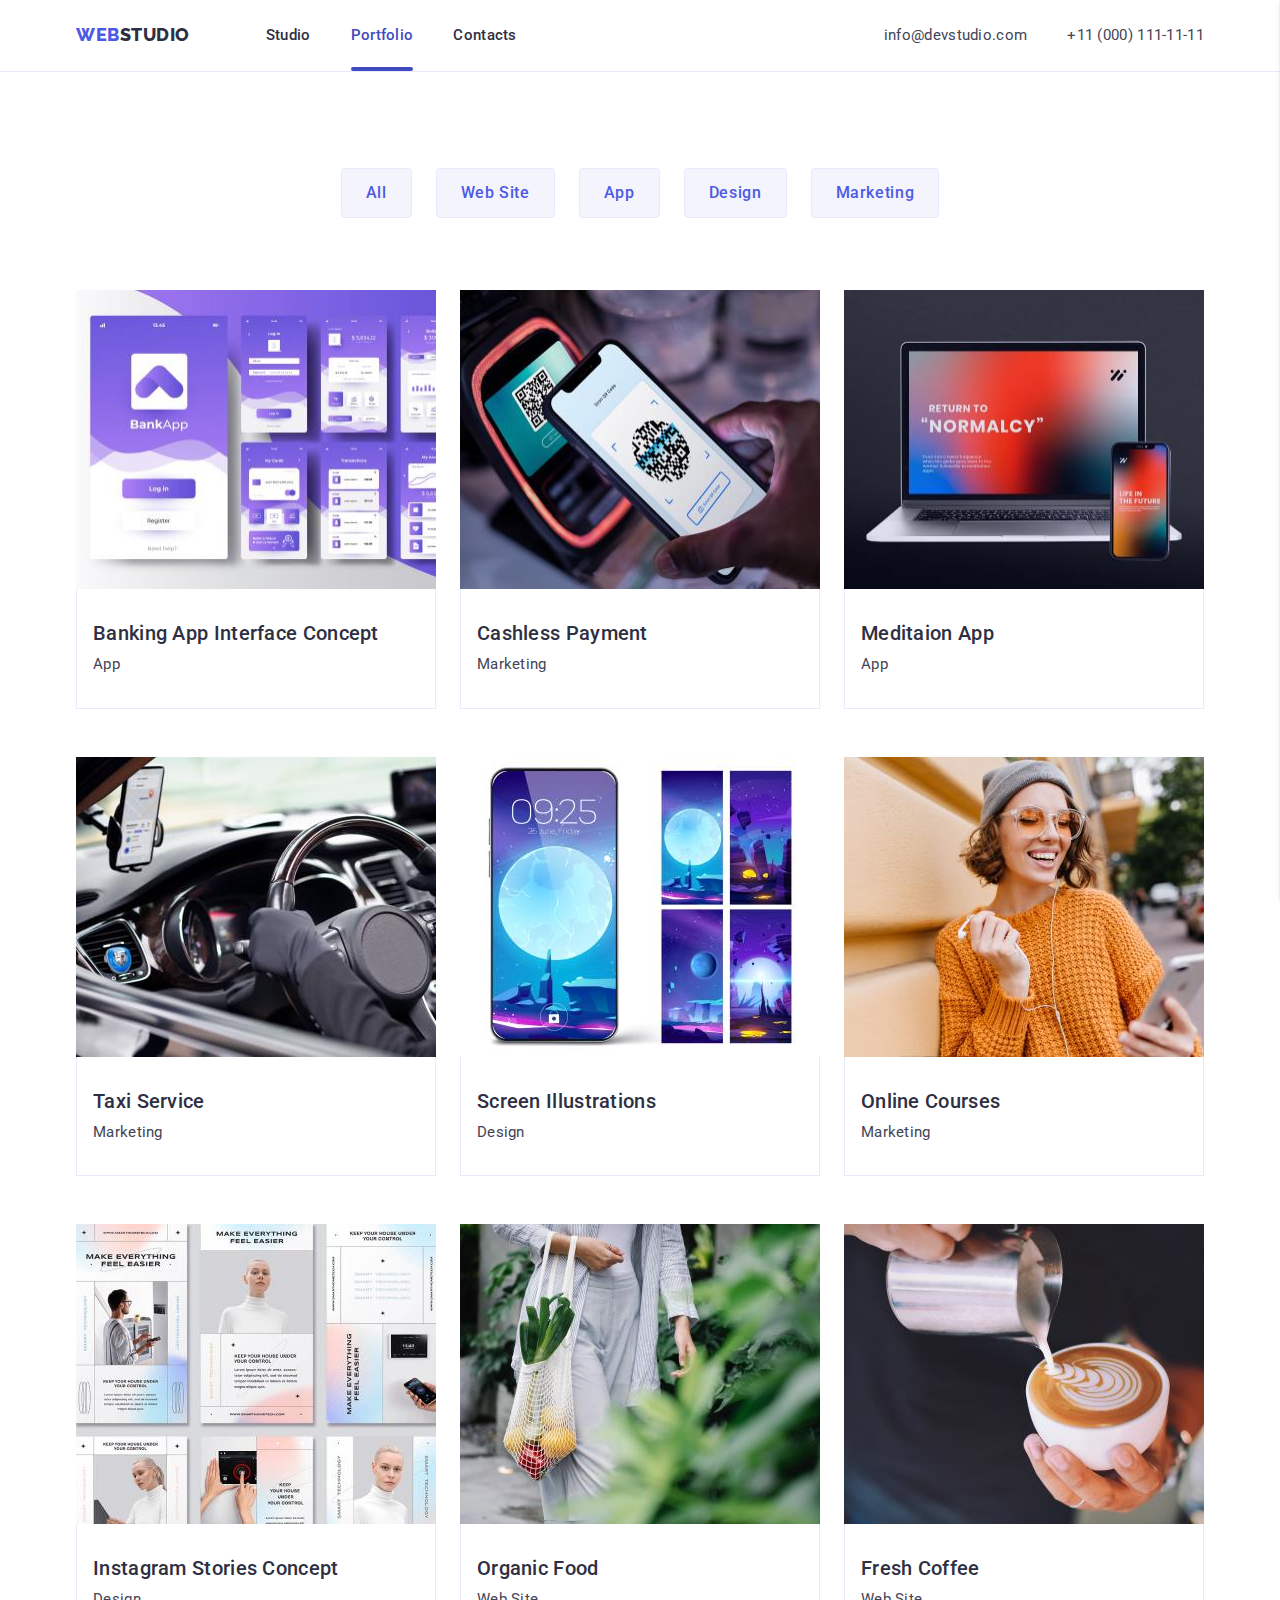
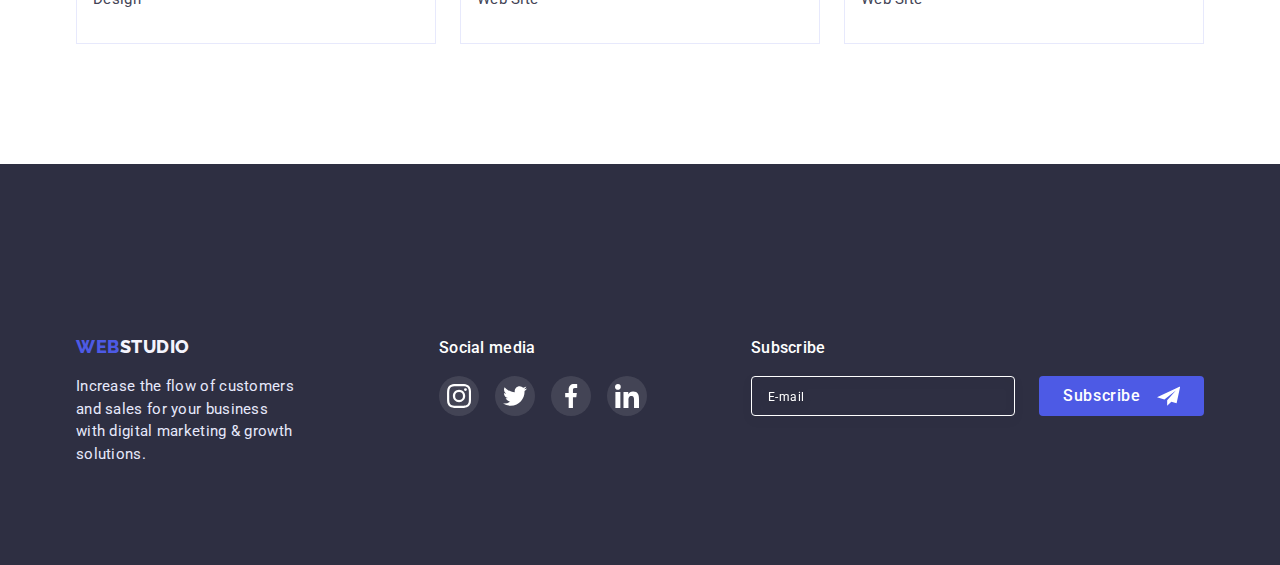
==== commit 690143bc: "update fin" ====
--- a/portfolio.html
+++ b/portfolio.html
@@ -163,8 +163,9 @@
             <li class="menu-item">
               <a class="menu-link" href="">
                 <div class="menu-wrapper">
-                  <img class="img-portfolio"
-                    src="./images/banking.jpg"
+                  <img 
+                  srcset="./images/banking.jpg 1x, ./images/banking@2x.jpg 2x"
+                  src="./images/banking.jpg"
                     alt="Banking App Interface Concept"
                     width="360"
                     height="300"
@@ -188,6 +189,7 @@
               <a class="menu-link" href="">
                 <div class="menu-wrapper">
                   <img
+                  srcset="./images/payment.jpg 1x, ./images/payment@2x.jpg 2x"
                     src="./images/payment.jpg"
                     alt="Cashless Payment"
                     width="360"
@@ -211,6 +213,7 @@
               <a class="menu-link" href="">
                 <div class="menu-wrapper">
                   <img
+                  srcset="./images/meditationapp.jpg 1x, ./images/meditationapp@2x.jpg 2x"
                     src="./images/meditationapp.jpg"
                     alt="Meditation App"
                     width="360"
@@ -234,6 +237,7 @@
               <a class="menu-link" href="">
                 <div class="menu-wrapper">
                   <img
+                  srcset="./images/taxiservise.jpg 1x, ./images/taxiservise@2x.jpg 2x"
                     src="./images/taxiservise.jpg"
                     alt="Taxi Service"
                     width="360"
@@ -257,6 +261,7 @@
               <a class="menu-link" href="">
                 <div class="menu-wrapper">
                   <img
+                  srcset="./images/screenillustrations.jpg 1x, ./images/screenillustrations@2x.jpg 2x"
                     src="./images/screenillustrations.jpg"
                     alt="Screen Illustrations"
                     width="360"
@@ -280,6 +285,7 @@
               <a class="menu-link" href="">
                 <div class="menu-wrapper">
                   <img
+                  srcset="./images/onlinecourses.jpg 1x, ./images/onlinecourses@2x.jpg 2x"
                     src="./images/onlinecourses.jpg"
                     alt="Online Courses"
                     width="360"
@@ -303,6 +309,7 @@
               <a class="menu-link" href="">
                 <div class="menu-wrapper">
                   <img
+                  srcset="./images/instagram.jpg 1x, ./images/instagram@2x.jpg 2x"
                     src="./images/instagram.jpg"
                     alt="Instagram Stories Concept"
                     width="360"
@@ -326,6 +333,7 @@
               <a class="menu-link" href="">
                 <div class="menu-wrapper">
                   <img
+                  srcset="./images/organicfood.jpg 1x, ./images/organicfood@2x.jpg 2x"
                     src="./images/organicfood.jpg"
                     alt="Organic Food"
                     width="360"
@@ -349,6 +357,7 @@
               <a class="menu-link" href="">
                 <div class="menu-wrapper">
                   <img
+                  srcset="./images/coffee.jpg 1x, ./images/coffee@2x.jpg 2x"
                     src="./images/coffee.jpg"
                     alt="Fresh Coffee"
                     width="360"
--- a/css/styles.css
+++ b/css/styles.css
@@ -215,9 +215,6 @@
   margin-bottom: auto;
 }
 
-.mobile-link-ul {
-}
-
 .mobile-link {
   display: block;
   color: var(--color-brand);
@@ -243,9 +240,6 @@
 .mobile-link:hover,
 .mobile-link:focus {
   color: var(--color-ocean);
-}
-
-.mobile-contacts {
 }
 
 .mobile-tel {
@@ -487,9 +481,6 @@
   }
 }
 
-.feature-li {
-}
-
 @media screen and (min-width: 768px) {
   .feature-li {
     flex-basis: calc((100% - 1 * 24px) / 2);
@@ -721,7 +712,6 @@
 .box-footer {
   display: block;
   text-align: center;
-  
 }
 
 @media screen and (min-width: 768px) {
@@ -744,9 +734,6 @@
     gap: none;
     flex-wrap: initial;
   }
-}
-
-.footer-web {
 }
 
 .footer-logo {
@@ -774,20 +761,10 @@
   }
 }
 
-@media screen and (min-width: 1200px) {
-  .footer-p {
-  }
-}
-
 /* Social icon footer */
 
 .footer-social {
   margin-top: 72px;
-}
-
-@media screen and (min-width: 768px) {
-  .footer-social {
-  }
 }
 
 @media screen and (min-width: 1200px) {
@@ -834,9 +811,6 @@
 
 /* Subscribe */
 
-.subscribe-conteiner {
-}
-
 @media screen and (min-width: 1200px) {
   .subscribe-conteiner {
     margin-left: 80px;
@@ -855,11 +829,6 @@
   .subscribe-form {
     gap: 24px;
     flex-wrap: nowrap;
-  }
-}
-
-@media screen and (min-width: 1200px) {
-  .subscribe-form {
   }
 }
 
@@ -885,11 +854,6 @@
 @media screen and (min-width: 768px) {
   .input-footer {
     width: 264px;
-  }
-}
-
-@media screen and (min-width: 1200px) {
-  .input-footer {
   }
 }
 
@@ -1249,7 +1213,6 @@
 }
 
 .menu-item {
-  flex-basis: 100%;
   text-decoration: none;
   transition-property: box-shadow;
   transition-duration: 250ms;
@@ -1284,13 +1247,6 @@
   position: relative;
   overflow: hidden;
 }
-
-.img-portfolio {
-  width: 396px;
-  height: 280px;
-}
-
-
 
 .menu-slide {
   position: absolute;
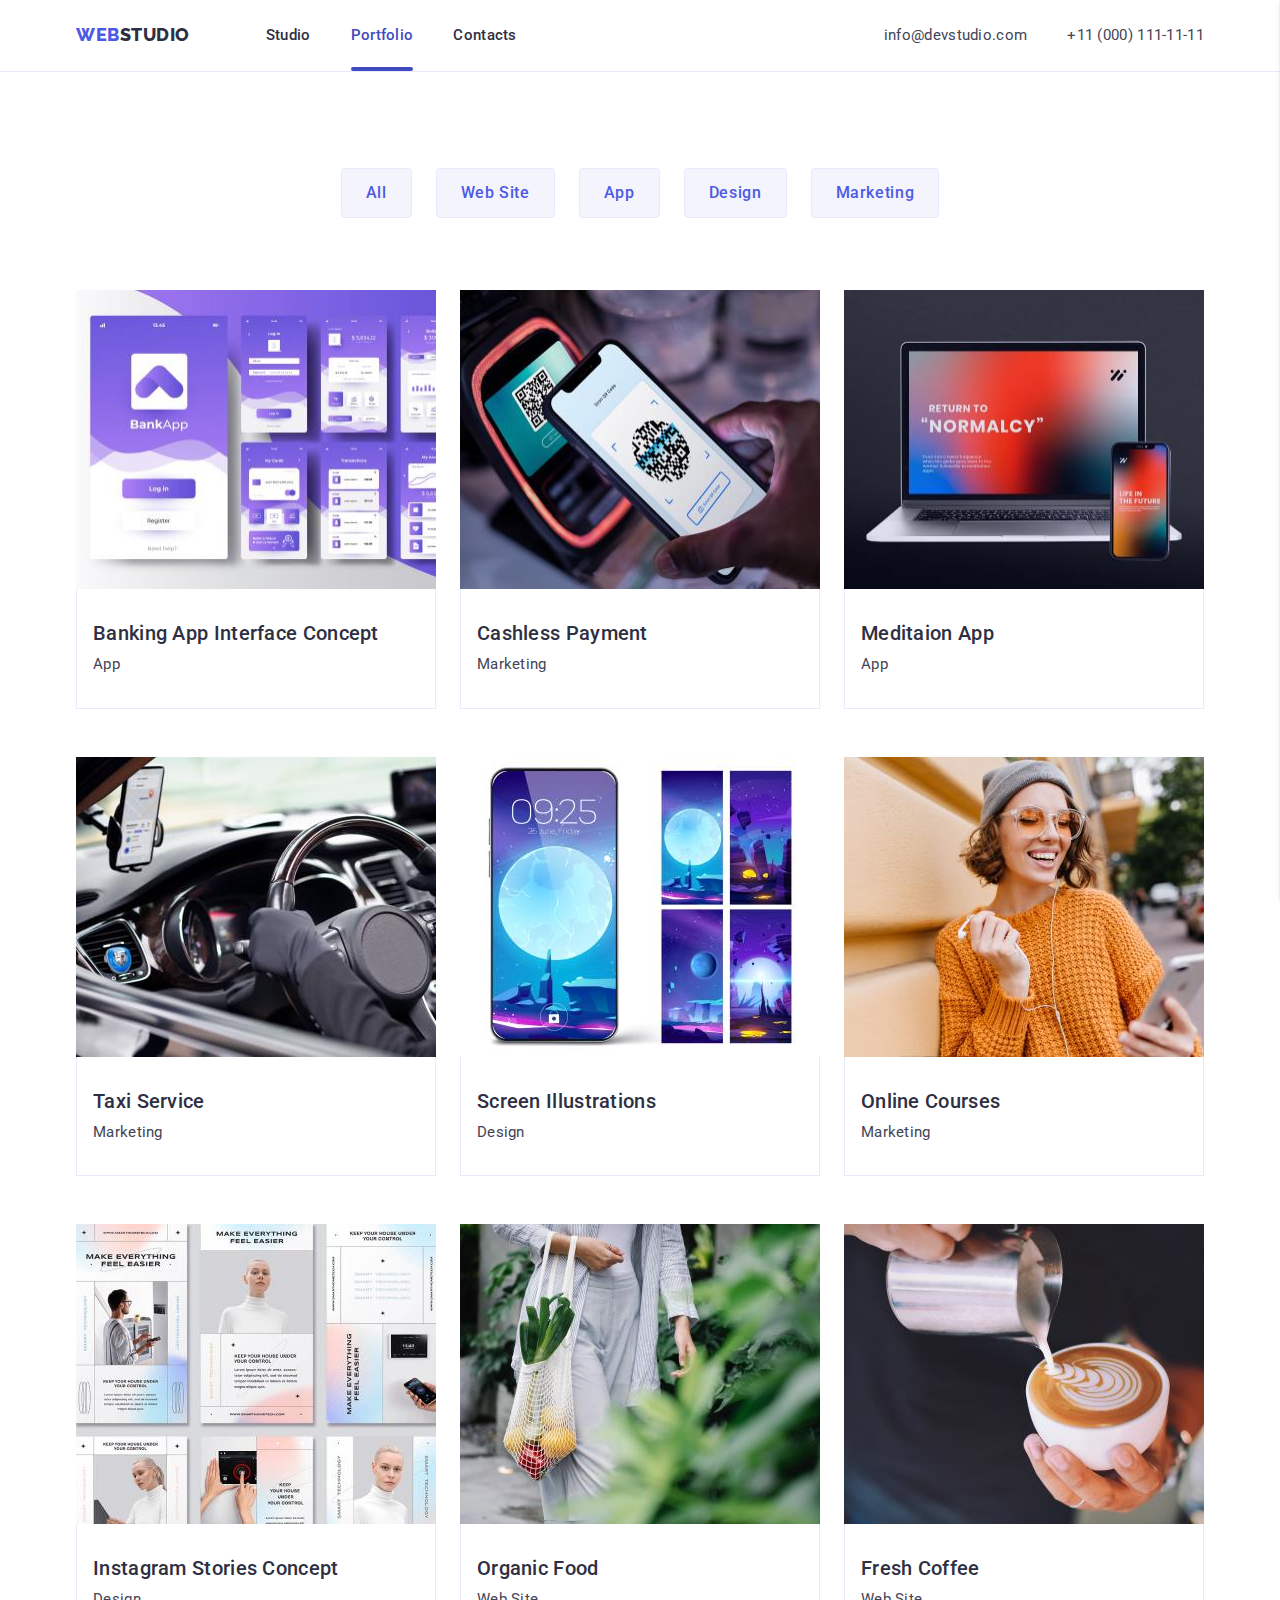
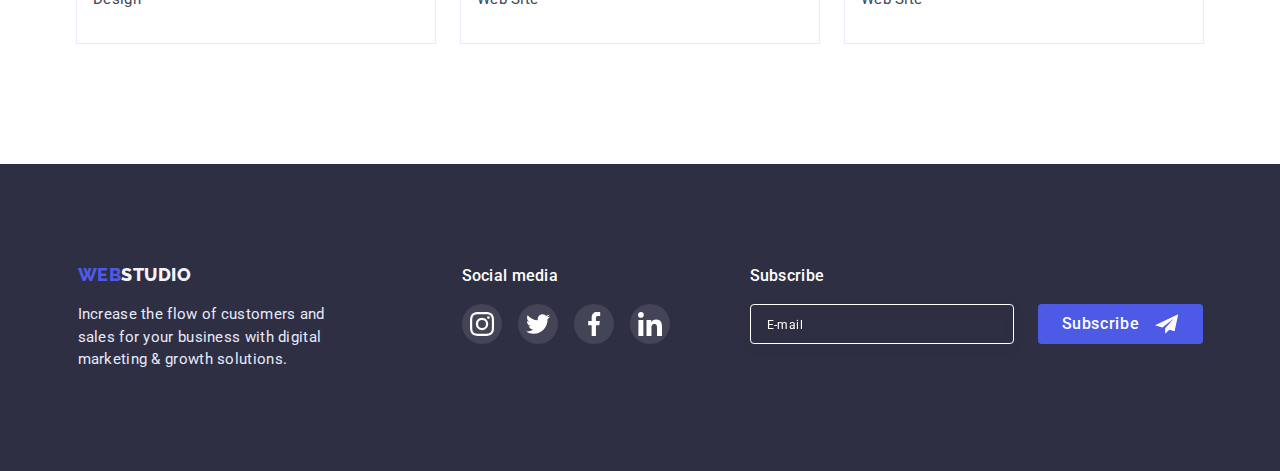
==== commit 3d630aac: "update" ====
--- a/portfolio.html
+++ b/portfolio.html
@@ -33,7 +33,9 @@
                 <a class="header-link" href="./index.html">Studio</a>
               </li>
               <li>
-                <a class="header-link current active" href="./portfolio.html">Portfolio</a>
+                <a class="header-link current active" href="./portfolio.html"
+                  >Portfolio</a
+                >
               </li>
               <li>
                 <a class="header-link" href="">Contacts</a>
@@ -73,62 +75,67 @@
             </svg>
           </button>
           <div class="menu-mobile-conteiner">
-          <nav class="menu-mobile-nav">
-           <ul class="mobile-link-ul">
-              <li>
-                <a class="mobile-link" href="./index.html">Studio</a>
-              </li>
-              <li>
-                <a class="mobile-link porfolio" href="./portfolio.html">Portfolio</a>
-              </li>
-              <li>
-                <a class="mobile-link active" href="">Contacts</a>
+            <nav class="menu-mobile-nav">
+              <ul class="mobile-link-ul">
+                <li>
+                  <a class="mobile-link" href="./index.html">Studio</a>
+                </li>
+                <li>
+                  <a class="mobile-link porfolio" href="./portfolio.html"
+                    >Portfolio</a
+                  >
+                </li>
+                <li>
+                  <a class="mobile-link active" href="">Contacts</a>
+                </li>
+              </ul>
+            </nav>
+
+            <address>
+              <ul class="mobile-contacts">
+                <li>
+                  <a class="mobile-tel" href="tel:+110001111111"
+                    >+11 (000) 111-11-11</a
+                  >
+                </li>
+                <li>
+                  <a class="mobile-mail" href="mailto:info@devstudio.com"
+                    >info@devstudio.com</a
+                  >
+                </li>
+              </ul>
+            </address>
+            <ul class="mobile-socials">
+              <li class="socials-item">
+                <a class="socials-link" href="">
+                  <svg class="socials-icon" width="24" height="24">
+                    <use href="./images/icons.svg#icon-instagram"></use>
+                  </svg>
+                </a>
+              </li>
+              <li class="socials-item">
+                <a class="socials-link" href="">
+                  <svg class="socials-icon" width="24" height="24">
+                    <use href="./images/icons.svg#icon-twitter"></use>
+                  </svg>
+                </a>
+              </li>
+              <li class="socials-item">
+                <a class="socials-link" href="">
+                  <svg class="socials-icon" width="24" height="24">
+                    <use href="./images/icons.svg#icon-facebook"></use>
+                  </svg>
+                </a>
+              </li>
+              <li class="socials-item">
+                <a class="socials-link" href="">
+                  <svg class="socials-icon" width="24" height="24">
+                    <use href="./images/icons.svg#icon-linkedin"></use>
+                  </svg>
+                </a>
               </li>
             </ul>
-          </nav>
-          
-          <address>
-            
-            <ul class="mobile-contacts">
-              <li>
-                <a class="mobile-tel" href="tel:+110001111111">+11 (000) 111-11-11</a>
-              </li>
-              <li>
-                <a class="mobile-mail" href="mailto:info@devstudio.com"
-                  >info@devstudio.com</a>
-              </li>
-            </ul>
-          </address>
-          <ul class="mobile-socials">
-                  <li class="socials-item">
-                    <a class="socials-link" href="">
-                      <svg class="socials-icon" width="24" height="24">
-                        <use href="./images/icons.svg#icon-instagram"></use>
-                      </svg>
-                    </a>
-                  </li>
-                  <li class="socials-item">
-                    <a class="socials-link" href="">
-                      <svg class="socials-icon" width="24" height="24">
-                        <use href="./images/icons.svg#icon-twitter"></use>
-                      </svg>
-                    </a>
-                  </li>
-                  <li class="socials-item">
-                    <a class="socials-link" href="">
-                      <svg class="socials-icon" width="24" height="24">
-                        <use href="./images/icons.svg#icon-facebook"></use>
-                      </svg>
-                    </a>
-                  </li>
-                  <li class="socials-item">
-                    <a class="socials-link" href="">
-                      <svg class="socials-icon" width="24" height="24">
-                        <use href="./images/icons.svg#icon-linkedin"></use>
-                      </svg>
-                    </a>
-                  </li>
-                </ul>
+          </div>
         </div>
       </div>
     </header>
@@ -158,14 +165,14 @@
               <button class="portfolio-button" type="button">Marketing</button>
             </li>
           </ul>
-<!-- Cards Menu -->
+          <!-- Cards Menu -->
           <ul class="menu-content">
             <li class="menu-item">
               <a class="menu-link" href="">
                 <div class="menu-wrapper">
-                  <img 
-                  srcset="./images/banking.jpg 1x, ./images/banking@2x.jpg 2x"
-                  src="./images/banking.jpg"
+                  <img
+                    srcset="./images/banking.jpg 1x, ./images/banking@2x.jpg 2x"
+                    src="./images/banking.jpg"
                     alt="Banking App Interface Concept"
                     width="360"
                     height="300"
@@ -180,7 +187,9 @@
                 </div>
 
                 <div class="menu-list">
-                  <h3 class="title-cards-menu">Banking App Interface Concept</h3>
+                  <h3 class="title-cards-menu">
+                    Banking App Interface Concept
+                  </h3>
                   <p class="text-cards-menu">App</p>
                 </div>
               </a>
@@ -189,7 +198,7 @@
               <a class="menu-link" href="">
                 <div class="menu-wrapper">
                   <img
-                  srcset="./images/payment.jpg 1x, ./images/payment@2x.jpg 2x"
+                    srcset="./images/payment.jpg 1x, ./images/payment@2x.jpg 2x"
                     src="./images/payment.jpg"
                     alt="Cashless Payment"
                     width="360"
@@ -213,7 +222,10 @@
               <a class="menu-link" href="">
                 <div class="menu-wrapper">
                   <img
-                  srcset="./images/meditationapp.jpg 1x, ./images/meditationapp@2x.jpg 2x"
+                    srcset="
+                      ./images/meditationapp.jpg    1x,
+                      ./images/meditationapp@2x.jpg 2x
+                    "
                     src="./images/meditationapp.jpg"
                     alt="Meditation App"
                     width="360"
@@ -237,7 +249,10 @@
               <a class="menu-link" href="">
                 <div class="menu-wrapper">
                   <img
-                  srcset="./images/taxiservise.jpg 1x, ./images/taxiservise@2x.jpg 2x"
+                    srcset="
+                      ./images/taxiservise.jpg    1x,
+                      ./images/taxiservise@2x.jpg 2x
+                    "
                     src="./images/taxiservise.jpg"
                     alt="Taxi Service"
                     width="360"
@@ -261,7 +276,10 @@
               <a class="menu-link" href="">
                 <div class="menu-wrapper">
                   <img
-                  srcset="./images/screenillustrations.jpg 1x, ./images/screenillustrations@2x.jpg 2x"
+                    srcset="
+                      ./images/screenillustrations.jpg    1x,
+                      ./images/screenillustrations@2x.jpg 2x
+                    "
                     src="./images/screenillustrations.jpg"
                     alt="Screen Illustrations"
                     width="360"
@@ -285,7 +303,10 @@
               <a class="menu-link" href="">
                 <div class="menu-wrapper">
                   <img
-                  srcset="./images/onlinecourses.jpg 1x, ./images/onlinecourses@2x.jpg 2x"
+                    srcset="
+                      ./images/onlinecourses.jpg    1x,
+                      ./images/onlinecourses@2x.jpg 2x
+                    "
                     src="./images/onlinecourses.jpg"
                     alt="Online Courses"
                     width="360"
@@ -309,7 +330,10 @@
               <a class="menu-link" href="">
                 <div class="menu-wrapper">
                   <img
-                  srcset="./images/instagram.jpg 1x, ./images/instagram@2x.jpg 2x"
+                    srcset="
+                      ./images/instagram.jpg    1x,
+                      ./images/instagram@2x.jpg 2x
+                    "
                     src="./images/instagram.jpg"
                     alt="Instagram Stories Concept"
                     width="360"
@@ -333,7 +357,10 @@
               <a class="menu-link" href="">
                 <div class="menu-wrapper">
                   <img
-                  srcset="./images/organicfood.jpg 1x, ./images/organicfood@2x.jpg 2x"
+                    srcset="
+                      ./images/organicfood.jpg    1x,
+                      ./images/organicfood@2x.jpg 2x
+                    "
                     src="./images/organicfood.jpg"
                     alt="Organic Food"
                     width="360"
@@ -357,7 +384,7 @@
               <a class="menu-link" href="">
                 <div class="menu-wrapper">
                   <img
-                  srcset="./images/coffee.jpg 1x, ./images/coffee@2x.jpg 2x"
+                    srcset="./images/coffee.jpg 1x, ./images/coffee@2x.jpg 2x"
                     src="./images/coffee.jpg"
                     alt="Fresh Coffee"
                     width="360"
--- a/css/styles.css
+++ b/css/styles.css
@@ -356,7 +356,6 @@
         rgba(46, 47, 66, 0.7)
       ),
       url(../images/hero-mobile@x2.jpg);
-    background-size: cover;
   }
 }
 
@@ -731,7 +730,7 @@
     display: flex;
     width: 100%;
     justify-content: center;
-    gap: none;
+    gap: 0;
     flex-wrap: initial;
   }
 }
@@ -748,7 +747,7 @@
 }
 .footer-p {
   color: var(--color-accent);
-  max-width: 268px;
+  width: 246px;
   margin-top: 16px;
   margin-left: auto;
   margin-right: auto;
@@ -757,7 +756,7 @@
 
 @media screen and (min-width: 768px) {
   .footer-p {
-    max-width: 264px;
+    width: 264px;
   }
 }
 
@@ -765,6 +764,12 @@
 
 .footer-social {
   margin-top: 72px;
+}
+
+@media screen and (min-width: 768px) {
+  .footer-social {
+    margin-top: 0;
+  }
 }
 
 @media screen and (min-width: 1200px) {
@@ -810,6 +815,16 @@
 }
 
 /* Subscribe */
+
+.subscribe-conteiner {
+  margin-top: 72px;
+}
+
+@media screen and (min-width: 768px) {
+  .subscribe-conteiner {
+    margin-top: 0;
+  }
+}
 
 @media screen and (min-width: 1200px) {
   .subscribe-conteiner {
